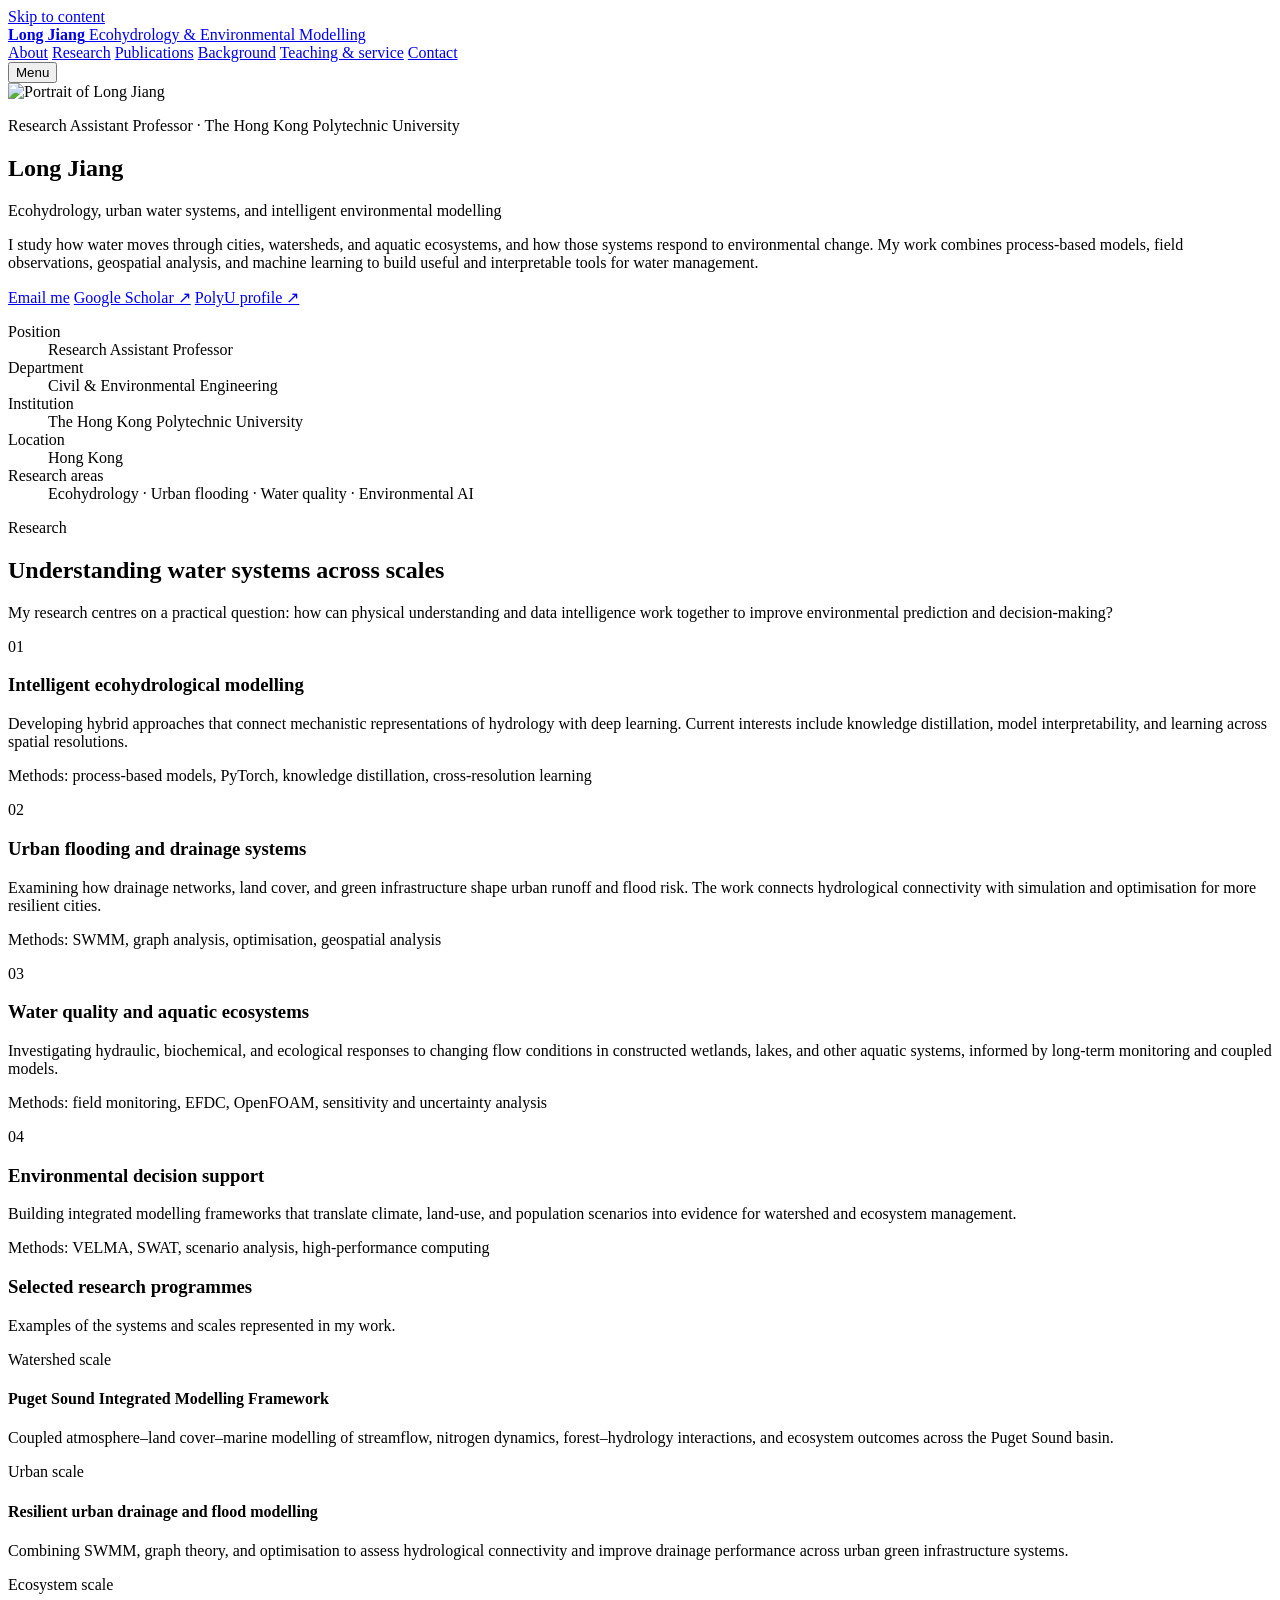
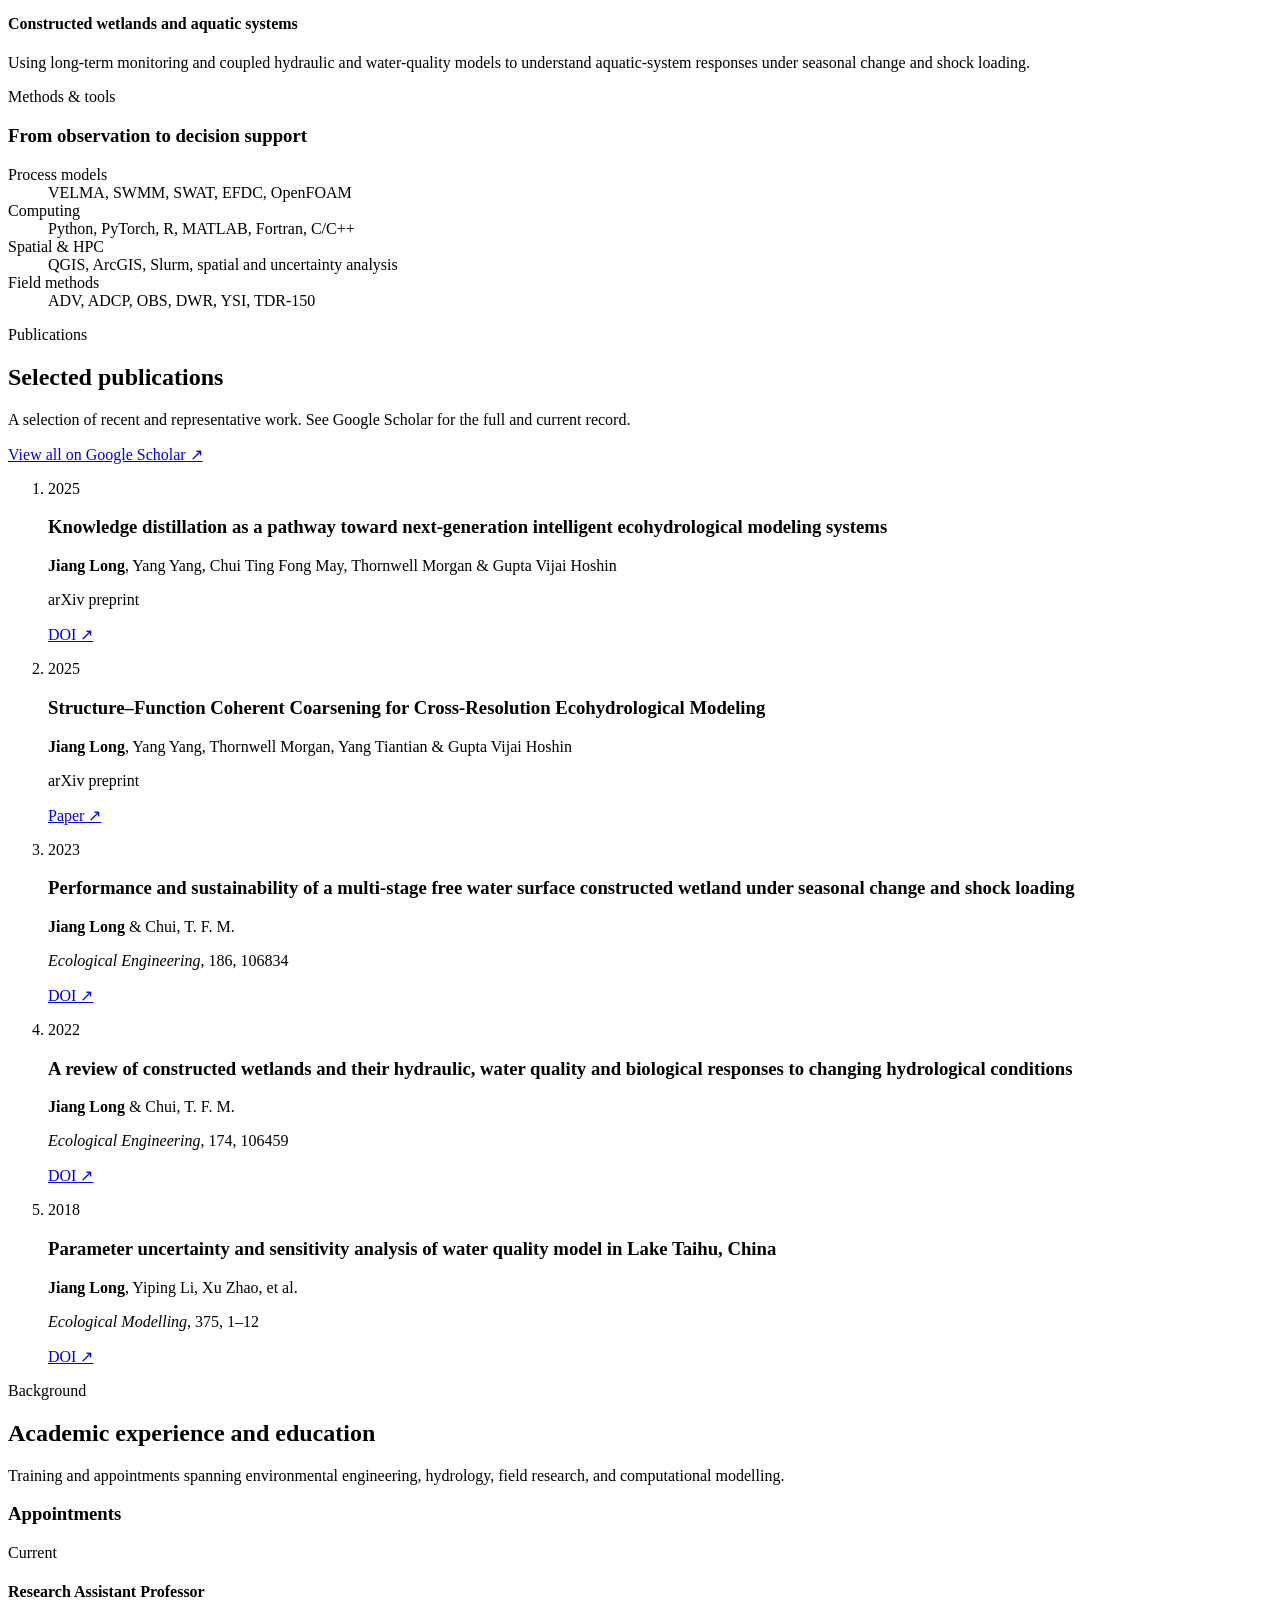
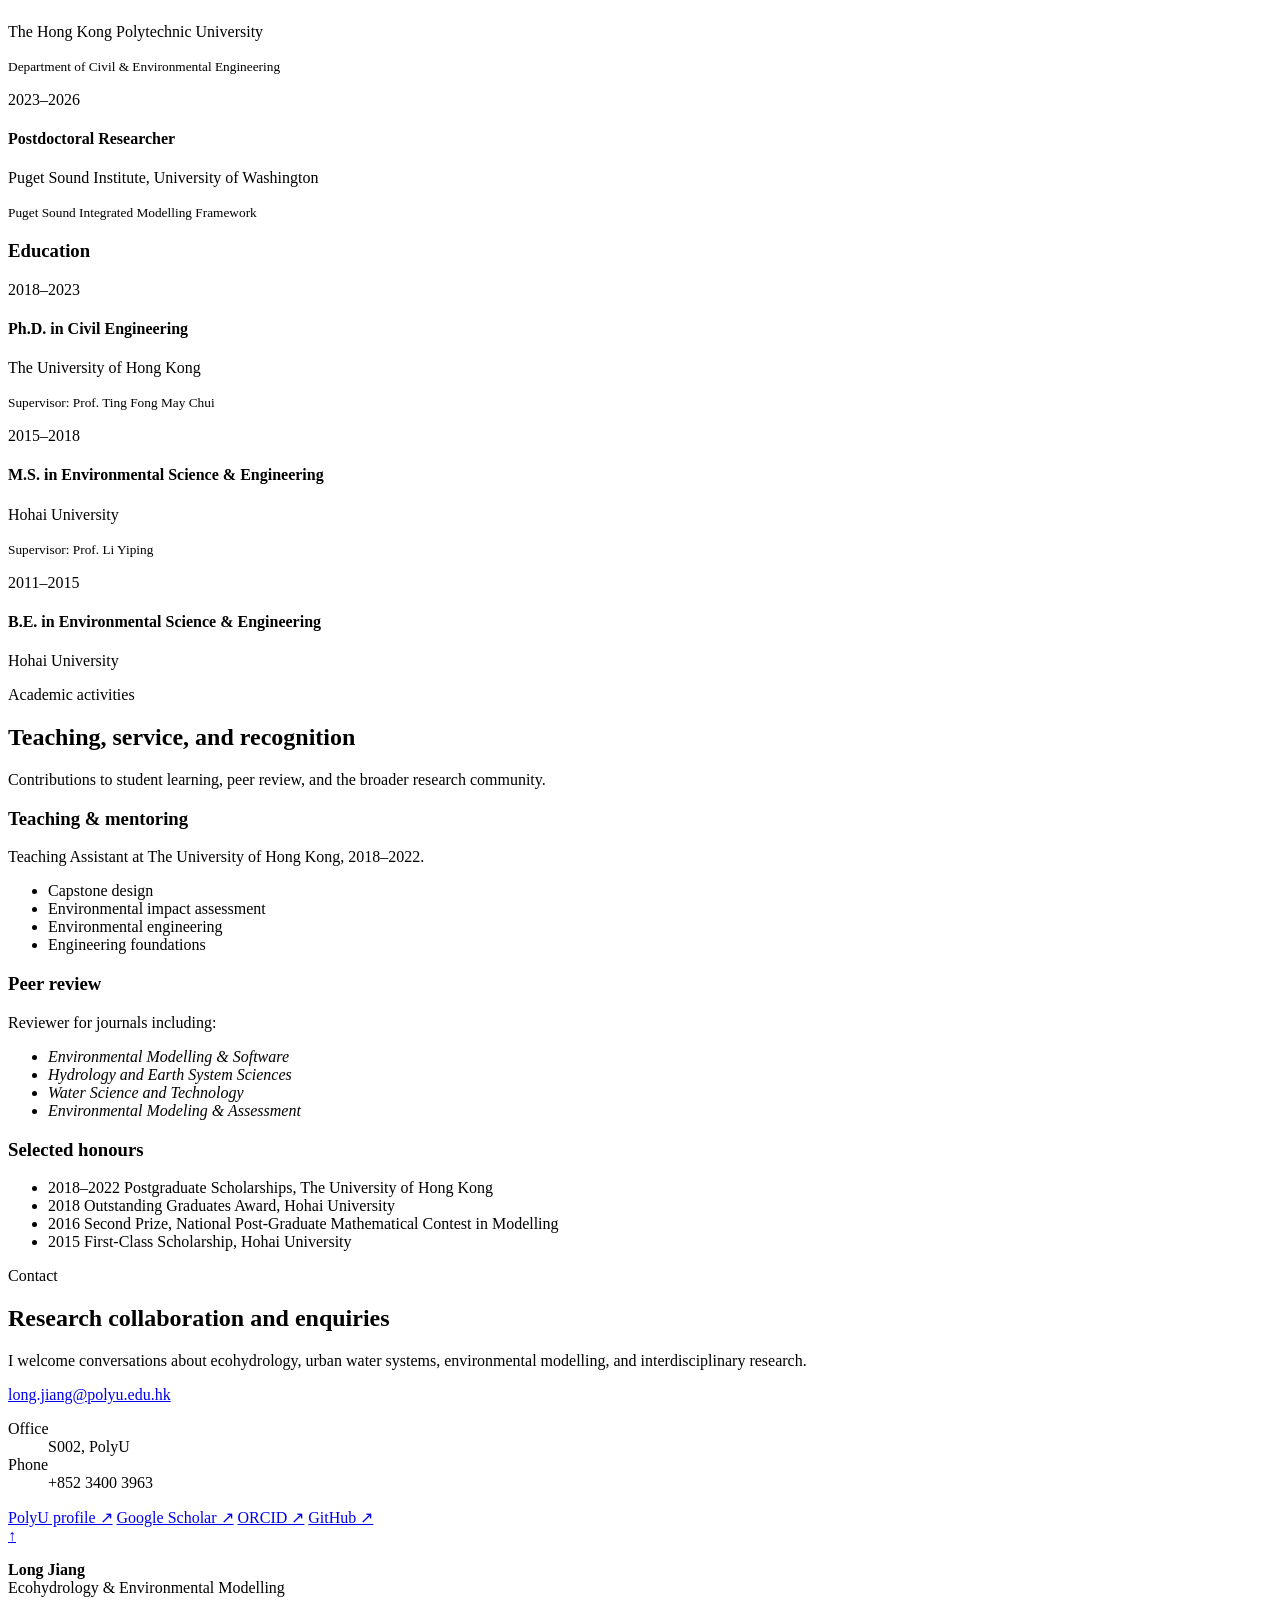
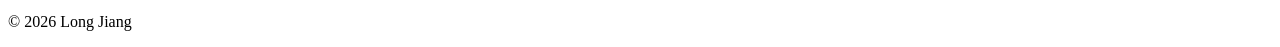
==== public/index.html @ db13cddd "Add compact profile avatar" ====
<!doctype html>
<html lang="en">
  <head>
    <meta charset="UTF-8" />
    <meta name="viewport" content="width=device-width, initial-scale=1.0" />
    <meta name="theme-color" content="#f7f7f4" />
    <meta
      name="description"
      content="Dr Long Jiang is a Research Assistant Professor at The Hong Kong Polytechnic University working on ecohydrological modelling, urban flooding, water quality, and environmental AI."
    />
    <meta property="og:title" content="Long Jiang | Ecohydrology and Environmental Modelling" />
    <meta
      property="og:description"
      content="Research on process-based modelling, environmental observations, and artificial intelligence for water systems."
    />
    <meta property="og:type" content="website" />
    <title>Long Jiang | Ecohydrology and Environmental Modelling</title>
    <link rel="stylesheet" href="/styles.css" />
    <script src="/script.js" defer></script>
    <script type="application/ld+json">
      {
        "@context": "https://schema.org",
        "@type": "Person",
        "name": "Long Jiang",
        "honorificPrefix": "Dr",
        "jobTitle": "Research Assistant Professor",
        "affiliation": {
          "@type": "Organization",
          "name": "The Hong Kong Polytechnic University"
        },
        "email": "mailto:long.jiang@polyu.edu.hk",
        "url": "https://www.polyu.edu.hk/cee/people/academic-staff/dr-long-jiang/",
        "sameAs": [
          "https://github.com/jlonghku",
          "https://orcid.org/0009-0009-2492-1908",
          "https://scholar.google.com/citations?hl=en&user=GSzS0rMAAAAJ"
        ]
      }
    </script>
  </head>
  <body>
    <a class="skip-link" href="#main">Skip to content</a>

    <header class="site-header" id="top">
      <div class="header-inner">
        <a class="brand" href="#top" aria-label="Long Jiang, home">
          <strong>Long Jiang</strong>
          <span>Ecohydrology &amp; Environmental Modelling</span>
        </a>

        <nav class="desktop-nav" aria-label="Main navigation">
          <a href="#about">About</a>
          <a href="#research">Research</a>
          <a href="#publications">Publications</a>
          <a href="#background">Background</a>
          <a href="#service">Teaching &amp; service</a>
          <a href="#contact">Contact</a>
        </nav>

        <button class="menu-button" type="button" aria-expanded="false" aria-controls="mobile-nav">Menu</button>
      </div>
    </header>

    <nav class="mobile-nav" id="mobile-nav" aria-label="Mobile navigation" hidden>
      <a href="#about">About</a>
      <a href="#research">Research</a>
      <a href="#publications">Publications</a>
      <a href="#background">Background</a>
      <a href="#service">Teaching &amp; service</a>
      <a href="#contact">Contact</a>
    </nav>

    <main id="main">
      <section class="hero section-shell" id="about" aria-labelledby="hero-title">
        <div class="hero-main">
          <div class="hero-identity">
            <img
              class="profile-avatar"
              src="/profile.jpg"
              alt="Portrait of Long Jiang"
              width="88"
              height="88"
              fetchpriority="high"
            />
            <p class="eyebrow">Research Assistant Professor · The Hong Kong Polytechnic University</p>
          </div>
          <h1 id="hero-title">Long Jiang</h1>
          <p class="hero-field">Ecohydrology, urban water systems, and intelligent environmental modelling</p>
          <p class="hero-summary">
            I study how water moves through cities, watersheds, and aquatic ecosystems, and how those
            systems respond to environmental change. My work combines process-based models, field
            observations, geospatial analysis, and machine learning to build useful and interpretable
            tools for water management.
          </p>
          <div class="hero-links" aria-label="Academic profiles">
            <a class="button primary" href="mailto:long.jiang@polyu.edu.hk">Email me</a>
            <a class="button" href="https://scholar.google.com/citations?hl=en&amp;user=GSzS0rMAAAAJ" target="_blank" rel="noreferrer">Google Scholar ↗</a>
            <a class="text-link" href="https://www.polyu.edu.hk/cee/people/academic-staff/dr-long-jiang/" target="_blank" rel="noreferrer">PolyU profile ↗</a>
          </div>
        </div>

        <aside class="profile-facts" aria-label="Academic profile summary">
          <dl>
            <div>
              <dt>Position</dt>
              <dd>Research Assistant Professor</dd>
            </div>
            <div>
              <dt>Department</dt>
              <dd>Civil &amp; Environmental Engineering</dd>
            </div>
            <div>
              <dt>Institution</dt>
              <dd>The Hong Kong Polytechnic University</dd>
            </div>
            <div>
              <dt>Location</dt>
              <dd>Hong Kong</dd>
            </div>
            <div>
              <dt>Research areas</dt>
              <dd>Ecohydrology · Urban flooding · Water quality · Environmental AI</dd>
            </div>
          </dl>
        </aside>
      </section>

      <section class="section" id="research" aria-labelledby="research-title">
        <div class="section-shell">
          <div class="section-heading">
            <p class="section-label">Research</p>
            <div>
              <h2 id="research-title">Understanding water systems across scales</h2>
              <p>
                My research centres on a practical question: how can physical understanding and data
                intelligence work together to improve environmental prediction and decision-making?
              </p>
            </div>
          </div>

          <div class="research-list">
            <article>
              <p class="item-number">01</p>
              <div>
                <h3>Intelligent ecohydrological modelling</h3>
                <p>
                  Developing hybrid approaches that connect mechanistic representations of hydrology
                  with deep learning. Current interests include knowledge distillation, model
                  interpretability, and learning across spatial resolutions.
                </p>
                <p class="methods">Methods: process-based models, PyTorch, knowledge distillation, cross-resolution learning</p>
              </div>
            </article>
            <article>
              <p class="item-number">02</p>
              <div>
                <h3>Urban flooding and drainage systems</h3>
                <p>
                  Examining how drainage networks, land cover, and green infrastructure shape urban
                  runoff and flood risk. The work connects hydrological connectivity with simulation
                  and optimisation for more resilient cities.
                </p>
                <p class="methods">Methods: SWMM, graph analysis, optimisation, geospatial analysis</p>
              </div>
            </article>
            <article>
              <p class="item-number">03</p>
              <div>
                <h3>Water quality and aquatic ecosystems</h3>
                <p>
                  Investigating hydraulic, biochemical, and ecological responses to changing flow
                  conditions in constructed wetlands, lakes, and other aquatic systems, informed by
                  long-term monitoring and coupled models.
                </p>
                <p class="methods">Methods: field monitoring, EFDC, OpenFOAM, sensitivity and uncertainty analysis</p>
              </div>
            </article>
            <article>
              <p class="item-number">04</p>
              <div>
                <h3>Environmental decision support</h3>
                <p>
                  Building integrated modelling frameworks that translate climate, land-use, and
                  population scenarios into evidence for watershed and ecosystem management.
                </p>
                <p class="methods">Methods: VELMA, SWAT, scenario analysis, high-performance computing</p>
              </div>
            </article>
          </div>

          <div class="subsection">
            <div class="subsection-heading">
              <h3>Selected research programmes</h3>
              <p>Examples of the systems and scales represented in my work.</p>
            </div>
            <div class="project-table">
              <article>
                <p class="project-type">Watershed scale</p>
                <h4>Puget Sound Integrated Modelling Framework</h4>
                <p>Coupled atmosphere–land cover–marine modelling of streamflow, nitrogen dynamics, forest–hydrology interactions, and ecosystem outcomes across the Puget Sound basin.</p>
              </article>
              <article>
                <p class="project-type">Urban scale</p>
                <h4>Resilient urban drainage and flood modelling</h4>
                <p>Combining SWMM, graph theory, and optimisation to assess hydrological connectivity and improve drainage performance across urban green infrastructure systems.</p>
              </article>
              <article>
                <p class="project-type">Ecosystem scale</p>
                <h4>Constructed wetlands and aquatic systems</h4>
                <p>Using long-term monitoring and coupled hydraulic and water-quality models to understand aquatic-system responses under seasonal change and shock loading.</p>
              </article>
            </div>
          </div>

          <div class="methods-panel">
            <div>
              <p class="section-label">Methods &amp; tools</p>
              <h3>From observation to decision support</h3>
            </div>
            <dl>
              <div><dt>Process models</dt><dd>VELMA, SWMM, SWAT, EFDC, OpenFOAM</dd></div>
              <div><dt>Computing</dt><dd>Python, PyTorch, R, MATLAB, Fortran, C/C++</dd></div>
              <div><dt>Spatial &amp; HPC</dt><dd>QGIS, ArcGIS, Slurm, spatial and uncertainty analysis</dd></div>
              <div><dt>Field methods</dt><dd>ADV, ADCP, OBS, DWR, YSI, TDR-150</dd></div>
            </dl>
          </div>
        </div>
      </section>

      <section class="section muted-section" id="publications" aria-labelledby="publications-title">
        <div class="section-shell">
          <div class="section-heading publication-heading">
            <p class="section-label">Publications</p>
            <div>
              <h2 id="publications-title">Selected publications</h2>
              <p>A selection of recent and representative work. See Google Scholar for the full and current record.</p>
              <a class="text-link" href="https://scholar.google.com/citations?hl=en&amp;user=GSzS0rMAAAAJ" target="_blank" rel="noreferrer">View all on Google Scholar ↗</a>
            </div>
          </div>

          <ol class="publication-list">
            <li>
              <p class="publication-year">2025</p>
              <div>
                <h3>Knowledge distillation as a pathway toward next-generation intelligent ecohydrological modeling systems</h3>
                <p><strong>Jiang Long</strong>, Yang Yang, Chui Ting Fong May, Thornwell Morgan &amp; Gupta Vijai Hoshin</p>
                <p class="venue">arXiv preprint</p>
              </div>
              <a href="https://doi.org/10.48550/arXiv.2509.01972" target="_blank" rel="noreferrer" aria-label="Open Knowledge distillation paper">DOI ↗</a>
            </li>
            <li>
              <p class="publication-year">2025</p>
              <div>
                <h3>Structure–Function Coherent Coarsening for Cross-Resolution Ecohydrological Modeling</h3>
                <p><strong>Jiang Long</strong>, Yang Yang, Thornwell Morgan, Yang Tiantian &amp; Gupta Vijai Hoshin</p>
                <p class="venue">arXiv preprint</p>
              </div>
              <a href="https://arxiv.org/abs/2511.17482" target="_blank" rel="noreferrer" aria-label="Open cross-resolution modelling paper">Paper ↗</a>
            </li>
            <li>
              <p class="publication-year">2023</p>
              <div>
                <h3>Performance and sustainability of a multi-stage free water surface constructed wetland under seasonal change and shock loading</h3>
                <p><strong>Jiang Long</strong> &amp; Chui, T. F. M.</p>
                <p class="venue"><em>Ecological Engineering</em>, 186, 106834</p>
              </div>
              <a href="https://doi.org/10.1016/j.ecoleng.2022.106834" target="_blank" rel="noreferrer" aria-label="Open constructed wetland performance paper">DOI ↗</a>
            </li>
            <li>
              <p class="publication-year">2022</p>
              <div>
                <h3>A review of constructed wetlands and their hydraulic, water quality and biological responses to changing hydrological conditions</h3>
                <p><strong>Jiang Long</strong> &amp; Chui, T. F. M.</p>
                <p class="venue"><em>Ecological Engineering</em>, 174, 106459</p>
              </div>
              <a href="https://doi.org/10.1016/j.ecoleng.2021.106459" target="_blank" rel="noreferrer" aria-label="Open constructed wetlands review">DOI ↗</a>
            </li>
            <li>
              <p class="publication-year">2018</p>
              <div>
                <h3>Parameter uncertainty and sensitivity analysis of water quality model in Lake Taihu, China</h3>
                <p><strong>Jiang Long</strong>, Yiping Li, Xu Zhao, et al.</p>
                <p class="venue"><em>Ecological Modelling</em>, 375, 1–12</p>
              </div>
              <a href="https://doi.org/10.1016/j.ecolmodel.2018.02.014" target="_blank" rel="noreferrer" aria-label="Open Lake Taihu modelling paper">DOI ↗</a>
            </li>
          </ol>
        </div>
      </section>

      <section class="section" id="background" aria-labelledby="background-title">
        <div class="section-shell">
          <div class="section-heading">
            <p class="section-label">Background</p>
            <div>
              <h2 id="background-title">Academic experience and education</h2>
              <p>Training and appointments spanning environmental engineering, hydrology, field research, and computational modelling.</p>
            </div>
          </div>

          <div class="background-grid">
            <section aria-labelledby="experience-title">
              <h3 id="experience-title">Appointments</h3>
              <div class="timeline">
                <article>
                  <p class="timeline-date">Current</p>
                  <div><h4>Research Assistant Professor</h4><p>The Hong Kong Polytechnic University</p><small>Department of Civil &amp; Environmental Engineering</small></div>
                </article>
                <article>
                  <p class="timeline-date">2023–2026</p>
                  <div><h4>Postdoctoral Researcher</h4><p>Puget Sound Institute, University of Washington</p><small>Puget Sound Integrated Modelling Framework</small></div>
                </article>
              </div>
            </section>

            <section aria-labelledby="education-title">
              <h3 id="education-title">Education</h3>
              <div class="timeline">
                <article>
                  <p class="timeline-date">2018–2023</p>
                  <div><h4>Ph.D. in Civil Engineering</h4><p>The University of Hong Kong</p><small>Supervisor: Prof. Ting Fong May Chui</small></div>
                </article>
                <article>
                  <p class="timeline-date">2015–2018</p>
                  <div><h4>M.S. in Environmental Science &amp; Engineering</h4><p>Hohai University</p><small>Supervisor: Prof. Li Yiping</small></div>
                </article>
                <article>
                  <p class="timeline-date">2011–2015</p>
                  <div><h4>B.E. in Environmental Science &amp; Engineering</h4><p>Hohai University</p></div>
                </article>
              </div>
            </section>
          </div>
        </div>
      </section>

      <section class="section muted-section" id="service" aria-labelledby="service-title">
        <div class="section-shell">
          <div class="section-heading">
            <p class="section-label">Academic activities</p>
            <div>
              <h2 id="service-title">Teaching, service, and recognition</h2>
              <p>Contributions to student learning, peer review, and the broader research community.</p>
            </div>
          </div>

          <div class="activity-grid">
            <article>
              <h3>Teaching &amp; mentoring</h3>
              <p>Teaching Assistant at The University of Hong Kong, 2018–2022.</p>
              <ul>
                <li>Capstone design</li>
                <li>Environmental impact assessment</li>
                <li>Environmental engineering</li>
                <li>Engineering foundations</li>
              </ul>
            </article>
            <article>
              <h3>Peer review</h3>
              <p>Reviewer for journals including:</p>
              <ul>
                <li><em>Environmental Modelling &amp; Software</em></li>
                <li><em>Hydrology and Earth System Sciences</em></li>
                <li><em>Water Science and Technology</em></li>
                <li><em>Environmental Modeling &amp; Assessment</em></li>
              </ul>
            </article>
            <article>
              <h3>Selected honours</h3>
              <ul class="honours-list">
                <li><span>2018–2022</span> Postgraduate Scholarships, The University of Hong Kong</li>
                <li><span>2018</span> Outstanding Graduates Award, Hohai University</li>
                <li><span>2016</span> Second Prize, National Post-Graduate Mathematical Contest in Modelling</li>
                <li><span>2015</span> First-Class Scholarship, Hohai University</li>
              </ul>
            </article>
          </div>
        </div>
      </section>

      <section class="contact" id="contact" aria-labelledby="contact-title">
        <div class="section-shell contact-grid">
          <div>
            <p class="section-label">Contact</p>
            <h2 id="contact-title">Research collaboration and enquiries</h2>
            <p>I welcome conversations about ecohydrology, urban water systems, environmental modelling, and interdisciplinary research.</p>
          </div>
          <div class="contact-card">
            <a class="email-link" href="mailto:long.jiang@polyu.edu.hk">long.jiang@polyu.edu.hk</a>
            <dl>
              <div><dt>Office</dt><dd>S002, PolyU</dd></div>
              <div><dt>Phone</dt><dd>+852 3400 3963</dd></div>
            </dl>
            <div class="contact-links">
              <a href="https://www.polyu.edu.hk/cee/people/academic-staff/dr-long-jiang/" target="_blank" rel="noreferrer">PolyU profile ↗</a>
              <a href="https://scholar.google.com/citations?hl=en&amp;user=GSzS0rMAAAAJ" target="_blank" rel="noreferrer">Google Scholar ↗</a>
              <a href="https://orcid.org/0009-0009-2492-1908" target="_blank" rel="noreferrer">ORCID ↗</a>
              <a href="https://github.com/jlonghku" target="_blank" rel="noreferrer">GitHub ↗</a>
            </div>
          </div>
        </div>
      </section>
    </main>

    <a class="back-to-top" href="#top" aria-label="Back to top">↑</a>

    <footer>
      <div class="section-shell footer-inner">
        <p><strong>Long Jiang</strong><br />Ecohydrology &amp; Environmental Modelling</p>
        <p>© <span id="year">2026</span> Long Jiang</p>
      </div>
    </footer>
  </body>
</html>
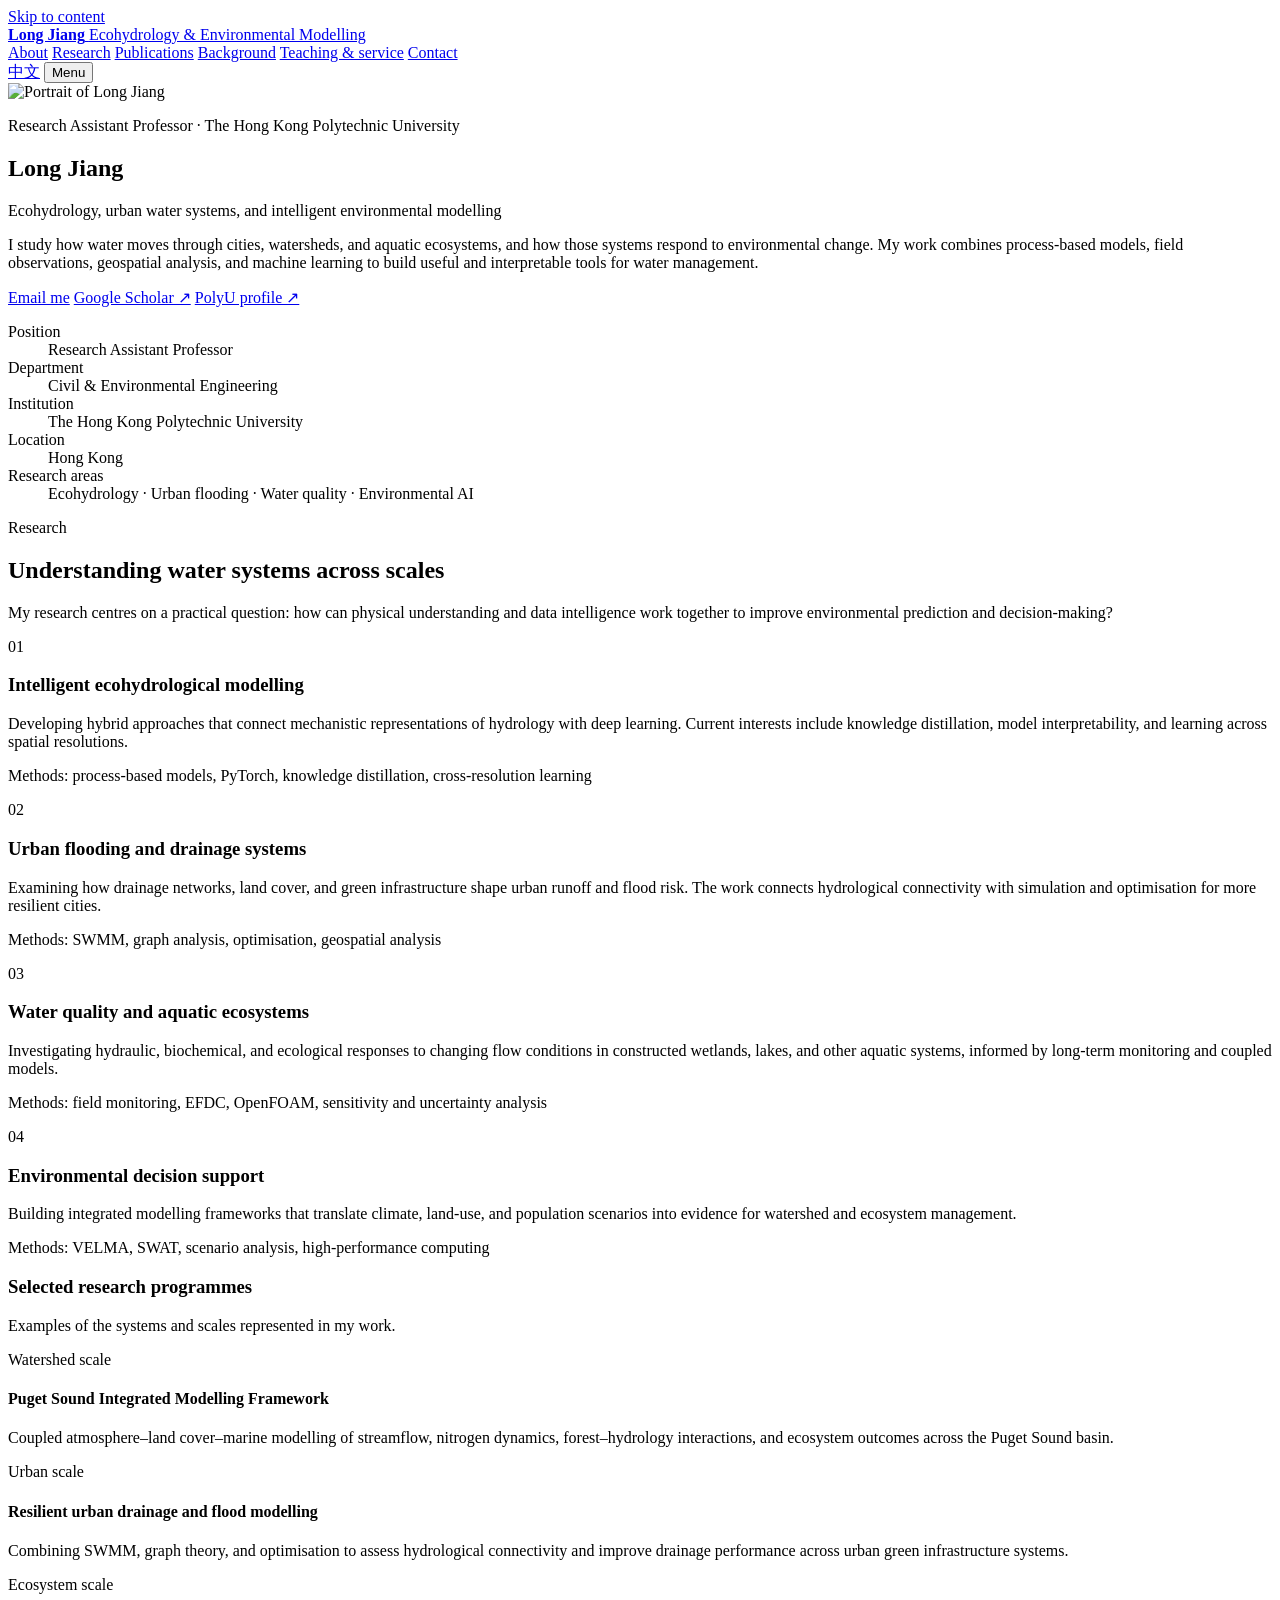
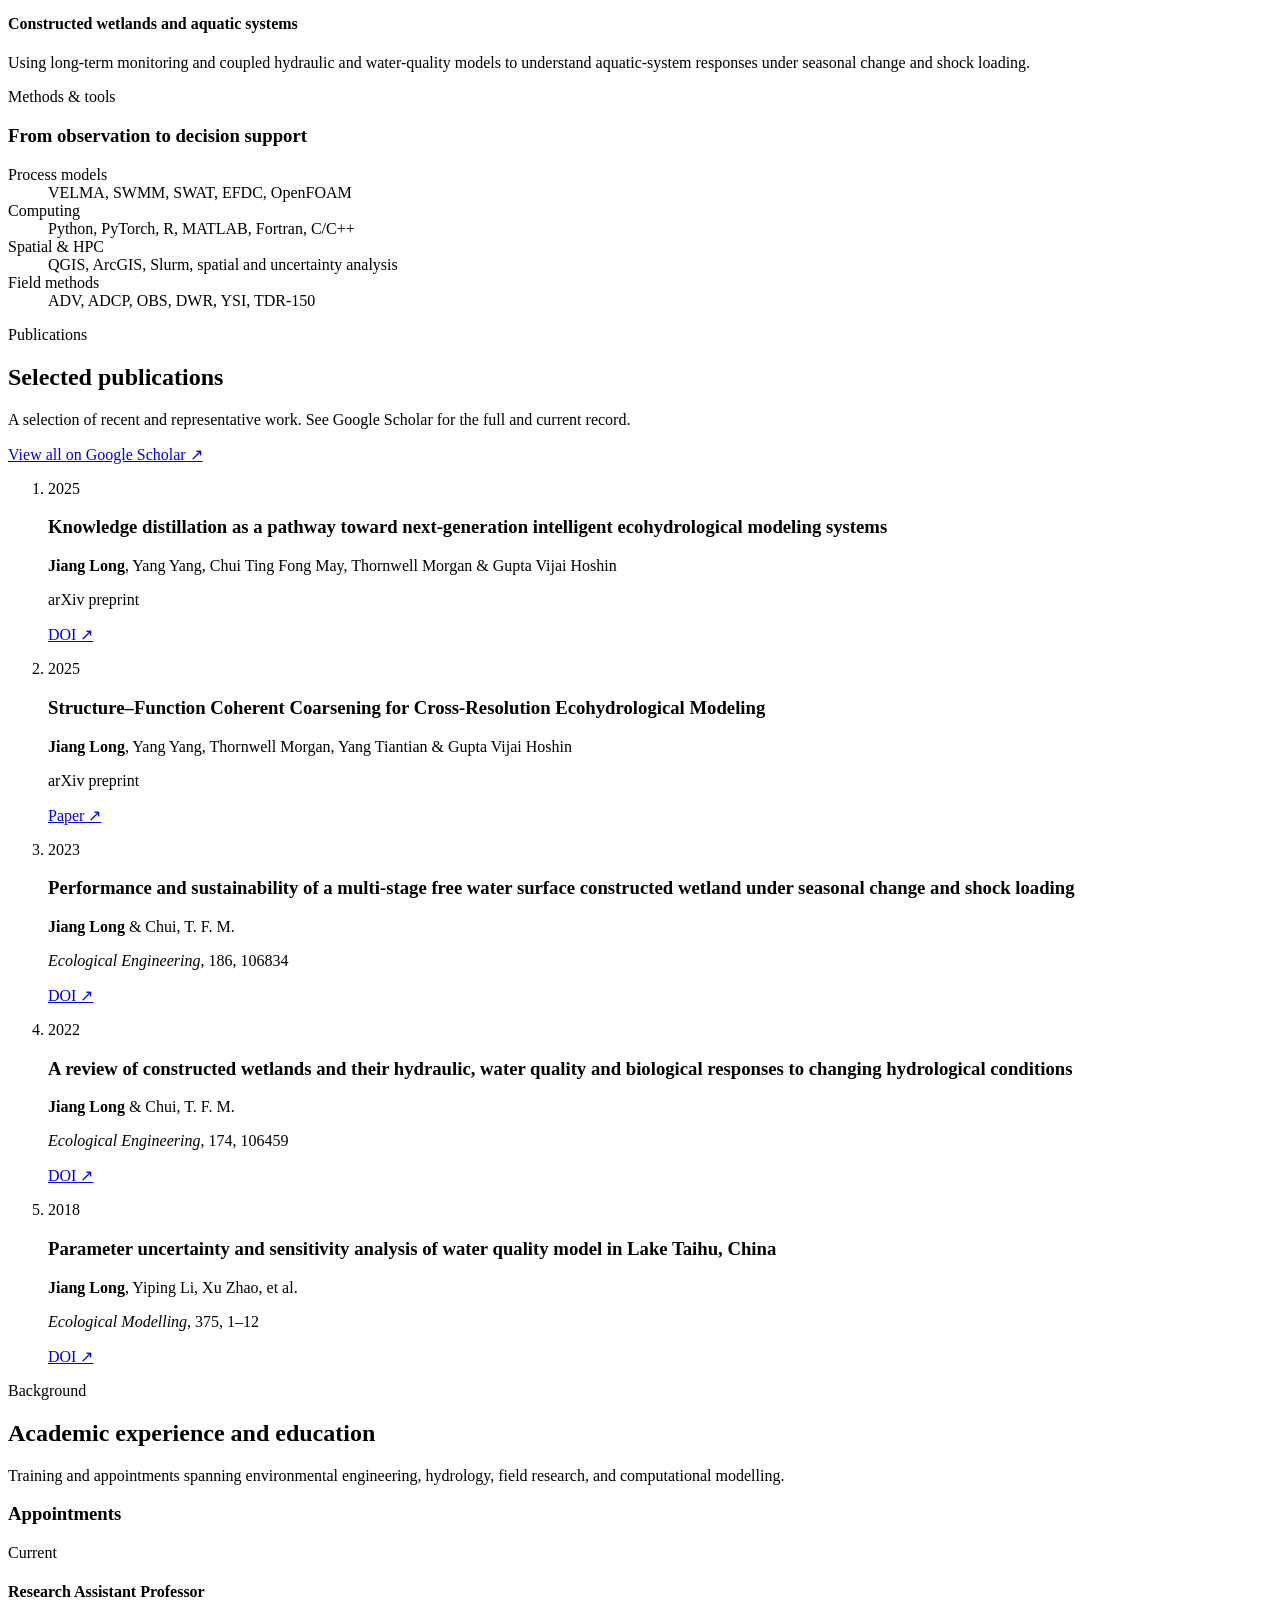
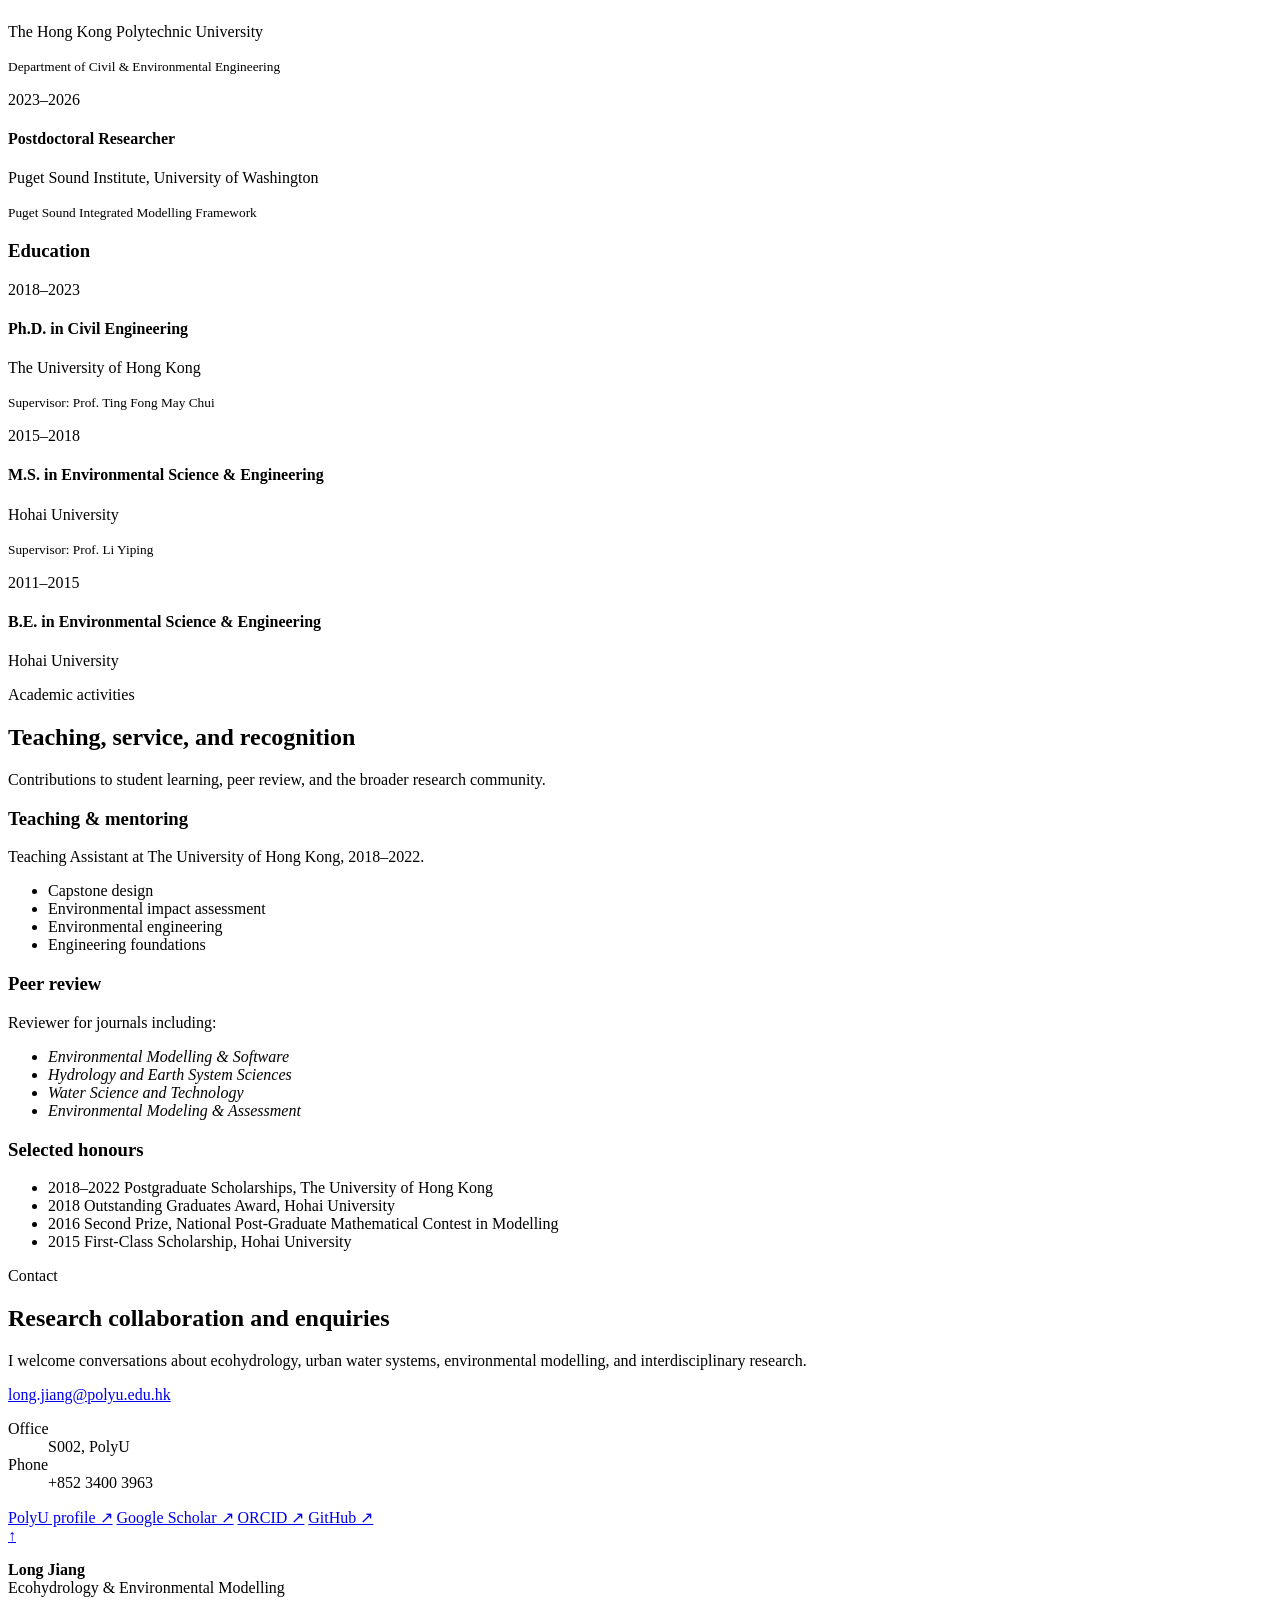
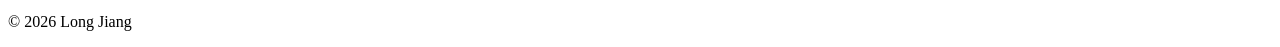
==== commit d38e8f30: "Add bilingual Chinese website" ====
--- a/public/index.html
+++ b/public/index.html
@@ -15,6 +15,9 @@
     />
     <meta property="og:type" content="website" />
     <title>Long Jiang | Ecohydrology and Environmental Modelling</title>
+    <link rel="alternate" hreflang="en" href="/" />
+    <link rel="alternate" hreflang="zh-CN" href="/zh" />
+    <link rel="alternate" hreflang="x-default" href="/" />
     <link rel="stylesheet" href="/styles.css" />
     <script src="/script.js" defer></script>
     <script type="application/ld+json">
@@ -57,7 +60,8 @@
           <a href="#contact">Contact</a>
         </nav>
 
-        <button class="menu-button" type="button" aria-expanded="false" aria-controls="mobile-nav">Menu</button>
+        <a class="language-switch" href="/zh" lang="zh-CN" hreflang="zh-CN" aria-label="切换到中文版">中文</a>
+        <button class="menu-button" type="button" aria-expanded="false" aria-controls="mobile-nav" data-open-label="Menu" data-close-label="Close">Menu</button>
       </div>
     </header>
 
@@ -68,6 +72,7 @@
       <a href="#background">Background</a>
       <a href="#service">Teaching &amp; service</a>
       <a href="#contact">Contact</a>
+      <a class="mobile-language" href="/zh" lang="zh-CN" hreflang="zh-CN">中文</a>
     </nav>
 
     <main id="main">
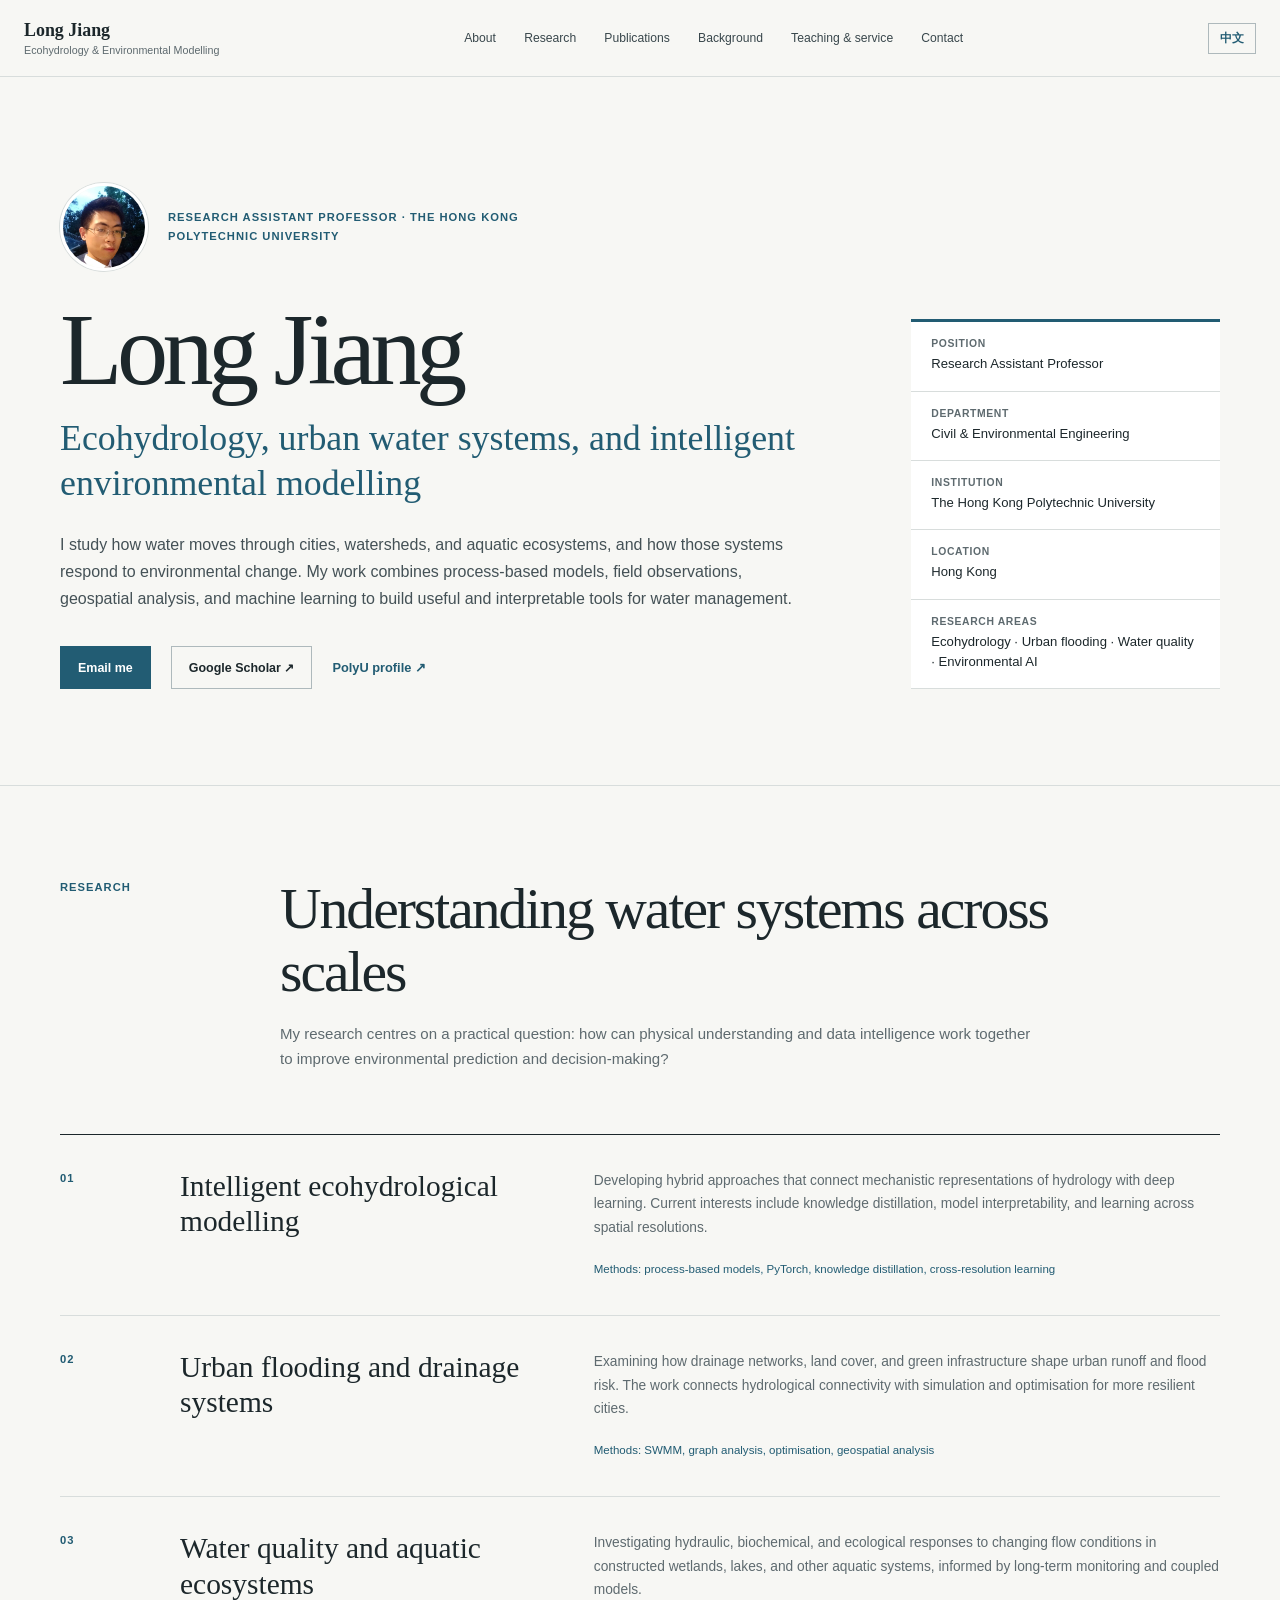
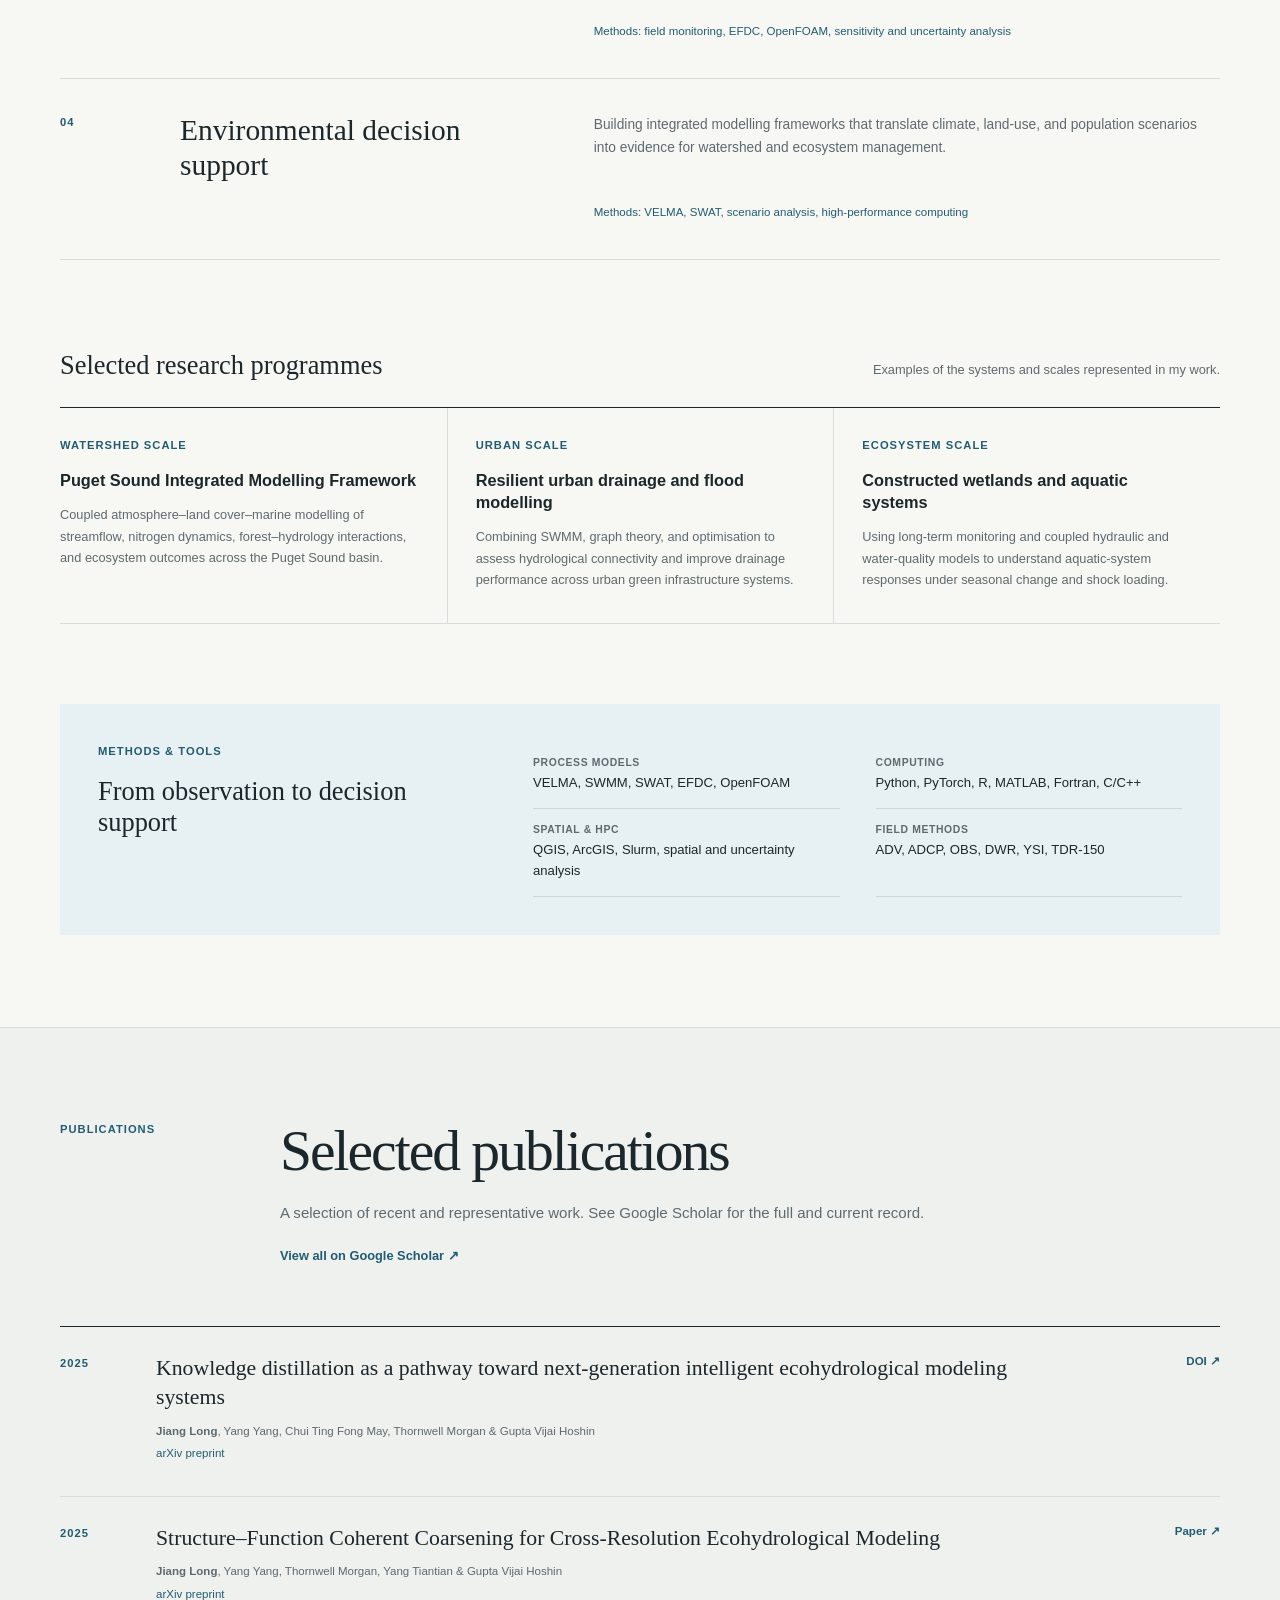
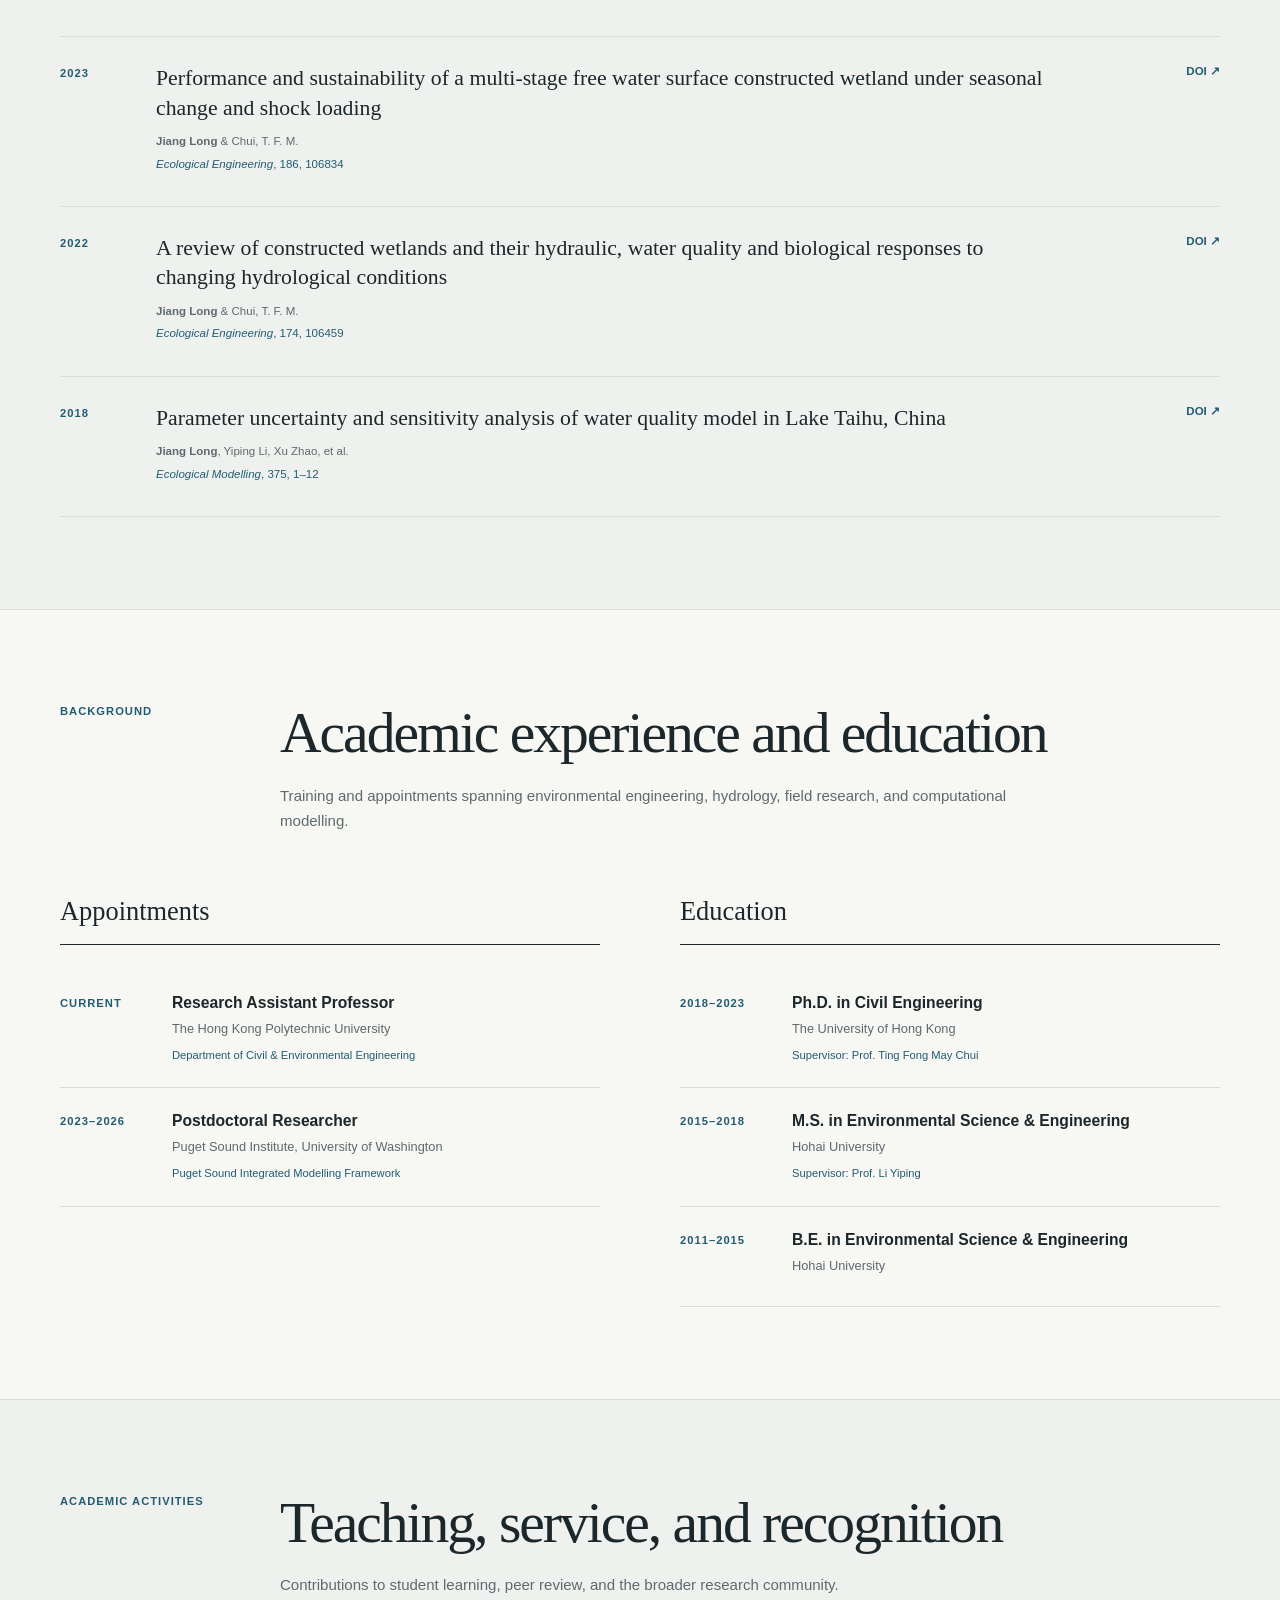
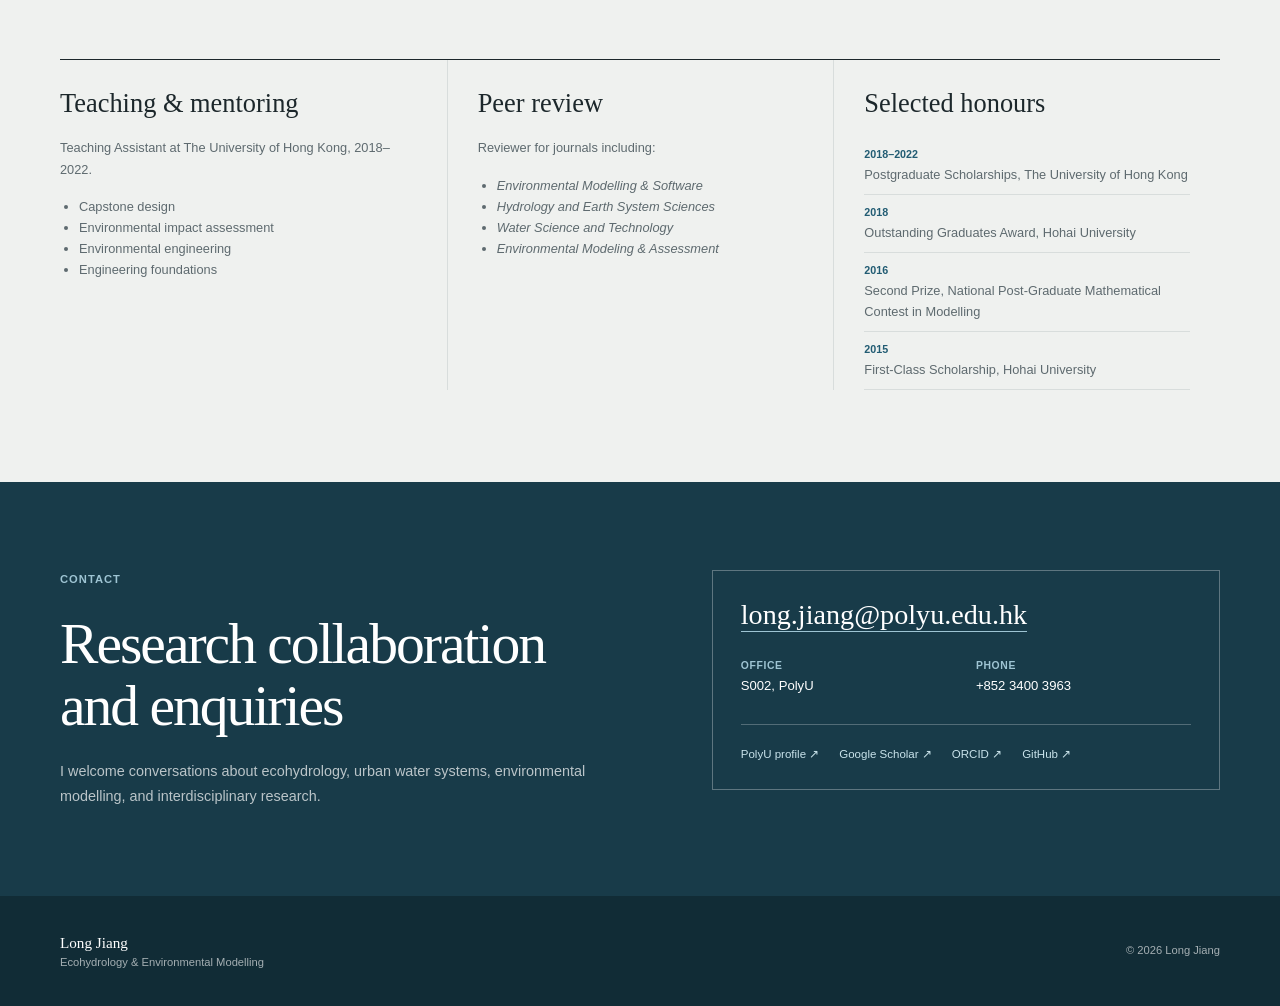
==== commit 9066b9f8: "Deploy site to GitHub Pages" ====
--- a/public/index.html
+++ b/public/index.html
@@ -15,11 +15,12 @@
     />
     <meta property="og:type" content="website" />
     <title>Long Jiang | Ecohydrology and Environmental Modelling</title>
-    <link rel="alternate" hreflang="en" href="/" />
-    <link rel="alternate" hreflang="zh-CN" href="/zh" />
-    <link rel="alternate" hreflang="x-default" href="/" />
-    <link rel="stylesheet" href="/styles.css" />
-    <script src="/script.js" defer></script>
+    <link rel="canonical" href="https://long-jiang-academic-site.vercel.app/" />
+    <link rel="alternate" hreflang="en" href="https://long-jiang-academic-site.vercel.app/" />
+    <link rel="alternate" hreflang="zh-CN" href="https://long-jiang-academic-site.vercel.app/zh" />
+    <link rel="alternate" hreflang="x-default" href="https://long-jiang-academic-site.vercel.app/" />
+    <link rel="stylesheet" href="styles.css" />
+    <script src="script.js" defer></script>
     <script type="application/ld+json">
       {
         "@context": "https://schema.org",
@@ -60,7 +61,7 @@
           <a href="#contact">Contact</a>
         </nav>
 
-        <a class="language-switch" href="/zh" lang="zh-CN" hreflang="zh-CN" aria-label="切换到中文版">中文</a>
+        <a class="language-switch" href="zh/" lang="zh-CN" hreflang="zh-CN" aria-label="切换到中文版">中文</a>
         <button class="menu-button" type="button" aria-expanded="false" aria-controls="mobile-nav" data-open-label="Menu" data-close-label="Close">Menu</button>
       </div>
     </header>
@@ -72,7 +73,7 @@
       <a href="#background">Background</a>
       <a href="#service">Teaching &amp; service</a>
       <a href="#contact">Contact</a>
-      <a class="mobile-language" href="/zh" lang="zh-CN" hreflang="zh-CN">中文</a>
+      <a class="mobile-language" href="zh/" lang="zh-CN" hreflang="zh-CN">中文</a>
     </nav>
 
     <main id="main">
@@ -81,7 +82,7 @@
           <div class="hero-identity">
             <img
               class="profile-avatar"
-              src="/profile.jpg"
+              src="profile.jpg"
               alt="Portrait of Long Jiang"
               width="88"
               height="88"
--- a/public/styles.css
+++ b/public/styles.css
@@ -0,0 +1,189 @@
+:root {
+  --paper: #f7f7f4;
+  --surface: #ffffff;
+  --ink: #1c272b;
+  --muted: #5e6a6f;
+  --accent: #225c73;
+  --accent-soft: #e7f0f3;
+  --line: #d8dddc;
+  --serif: Georgia, "Times New Roman", serif;
+  --sans: Inter, -apple-system, BlinkMacSystemFont, "Segoe UI", sans-serif;
+}
+
+* { box-sizing: border-box; }
+html { scroll-behavior: smooth; scroll-padding-top: 84px; }
+body { margin: 0; background: var(--paper); color: var(--ink); font-family: var(--sans); -webkit-font-smoothing: antialiased; }
+a { color: inherit; text-decoration: none; }
+button { color: inherit; font: inherit; }
+p { line-height: 1.7; }
+.section-shell { width: min(1160px, calc(100% - 48px)); margin-inline: auto; }
+.skip-link { position: fixed; z-index: 100; top: -70px; left: 18px; padding: 11px 16px; background: var(--ink); color: white; }
+.skip-link:focus { top: 14px; }
+
+.site-header { position: sticky; z-index: 20; top: 0; background: rgba(247, 247, 244, .96); border-bottom: 1px solid var(--line); backdrop-filter: blur(12px); }
+.header-inner { width: min(1280px, calc(100% - 48px)); min-height: 76px; margin-inline: auto; display: flex; align-items: center; justify-content: space-between; gap: 32px; }
+.brand { display: flex; flex-direction: column; flex: 0 0 auto; }
+.brand strong { font-family: var(--serif); font-size: 1.12rem; font-weight: 600; }
+.brand span { margin-top: 3px; color: var(--muted); font-size: .67rem; }
+.desktop-nav { display: flex; align-items: center; gap: clamp(17px, 2.2vw, 32px); }
+.desktop-nav a { padding: 26px 0 24px; border-bottom: 2px solid transparent; color: #39474c; font-size: .76rem; }
+.desktop-nav a:hover, .desktop-nav a:focus-visible { border-color: var(--accent); color: var(--accent); }
+.language-switch { flex: 0 0 auto; padding: 7px 11px; border: 1px solid #aeb9bc; color: var(--accent); font-size: .72rem; font-weight: 700; }
+.language-switch:hover, .language-switch:focus-visible { border-color: var(--accent); background: var(--accent-soft); }
+.menu-button { display: none; border: 1px solid var(--line); background: transparent; padding: 8px 12px; font-size: .78rem; }
+.mobile-nav { position: fixed; z-index: 19; inset: 76px 0 auto; padding: 12px 24px 20px; background: var(--paper); border-bottom: 1px solid var(--line); box-shadow: 0 18px 35px rgba(28, 39, 43, .08); }
+.mobile-nav a { display: block; padding: 13px 0; border-bottom: 1px solid var(--line); font-size: .9rem; }
+.mobile-nav .mobile-language { border-bottom: 0; color: var(--accent); font-weight: 700; }
+
+[lang="zh-CN"] body { font-family: "PingFang SC", "Hiragino Sans GB", "Microsoft YaHei", var(--sans); }
+[lang="zh-CN"] h1, [lang="zh-CN"] h2, [lang="zh-CN"] h3, [lang="zh-CN"] .brand strong, [lang="zh-CN"] .hero-field, [lang="zh-CN"] .email-link, [lang="zh-CN"] .footer-inner strong { font-family: "Songti SC", "STSong", "Noto Serif CJK SC", var(--serif); }
+
+.hero { display: grid; grid-template-columns: minmax(0, 1.55fr) minmax(270px, .65fr); gap: clamp(50px, 9vw, 120px); padding-block: 106px 96px; }
+.eyebrow, .section-label, .item-number, .project-type, .publication-year, .timeline-date { margin: 0; color: var(--accent); font-size: .7rem; font-weight: 700; letter-spacing: .09em; text-transform: uppercase; }
+h1, h2, h3, h4 { margin-top: 0; }
+h1 { margin-bottom: 18px; font-family: var(--serif); font-size: clamp(3.8rem, 8vw, 6.8rem); font-weight: 400; letter-spacing: -.055em; line-height: .95; }
+.hero-identity { display: flex; align-items: center; gap: 20px; margin-bottom: 30px; }
+.hero-identity .eyebrow { max-width: 420px; }
+.profile-avatar { width: 88px; height: 88px; flex: 0 0 auto; border: 3px solid var(--surface); border-radius: 50%; object-fit: cover; box-shadow: 0 0 0 1px var(--line); }
+.hero-field { max-width: 800px; margin: 0 0 25px; color: var(--accent); font-family: var(--serif); font-size: clamp(1.45rem, 2.8vw, 2.35rem); line-height: 1.25; }
+.hero-summary { max-width: 760px; margin: 0; color: #445156; font-size: 1rem; }
+.hero-links { display: flex; align-items: center; flex-wrap: wrap; gap: 12px 20px; margin-top: 34px; }
+.button { display: inline-flex; align-items: center; min-height: 43px; padding: 0 17px; border: 1px solid #aeb9bc; background: transparent; font-size: .78rem; font-weight: 600; }
+.button:hover, .button:focus-visible { border-color: var(--accent); color: var(--accent); }
+.button.primary { border-color: var(--accent); background: var(--accent); color: white; }
+.button.primary:hover, .button.primary:focus-visible { background: #17465a; }
+.text-link { color: var(--accent); font-size: .8rem; font-weight: 600; text-decoration: underline; text-decoration-color: transparent; text-underline-offset: 4px; }
+.text-link:hover, .text-link:focus-visible { text-decoration-color: currentColor; }
+.profile-facts { align-self: end; border-top: 3px solid var(--accent); background: var(--surface); }
+.profile-facts dl { margin: 0; }
+.profile-facts dl > div { padding: 16px 20px; border-bottom: 1px solid var(--line); }
+.profile-facts dt, .methods-panel dt, .contact-card dt { margin-bottom: 5px; color: var(--muted); font-size: .65rem; font-weight: 700; letter-spacing: .06em; text-transform: uppercase; }
+.profile-facts dd, .methods-panel dd, .contact-card dd { margin: 0; font-size: .82rem; line-height: 1.55; }
+
+.section { padding-block: 92px; border-top: 1px solid var(--line); }
+.muted-section { background: #eff1ef; }
+.section-heading { display: grid; grid-template-columns: 180px minmax(0, 1fr); gap: 40px; margin-bottom: 62px; }
+.section-heading h2, .contact h2 { max-width: 820px; margin-bottom: 18px; font-family: var(--serif); font-size: clamp(2.35rem, 4.5vw, 4rem); font-weight: 400; letter-spacing: -.035em; line-height: 1.08; }
+.section-heading > div > p { max-width: 760px; margin: 0; color: var(--muted); font-size: .94rem; }
+
+.research-list { border-top: 1px solid var(--ink); }
+.research-list article { display: grid; grid-template-columns: 90px minmax(0, 1fr); gap: 30px; padding: 34px 0 36px; border-bottom: 1px solid var(--line); }
+.research-list article > div { display: grid; grid-template-columns: minmax(220px, .75fr) minmax(0, 1.25fr); gap: 38px; }
+.research-list h3 { margin-bottom: 0; font-family: var(--serif); font-size: clamp(1.45rem, 2.3vw, 2rem); font-weight: 400; line-height: 1.2; }
+.research-list article > div > p { margin: 0; color: var(--muted); font-size: .86rem; }
+.research-list .methods { grid-column: 2; margin-top: -18px; color: var(--accent); font-size: .72rem; }
+.subsection { margin-top: 90px; }
+.subsection-heading { display: flex; justify-content: space-between; align-items: end; gap: 30px; margin-bottom: 26px; }
+.subsection-heading h3, .methods-panel h3, .background-grid > section > h3, .activity-grid h3 { margin-bottom: 0; font-family: var(--serif); font-size: 1.65rem; font-weight: 400; }
+.subsection-heading p { margin: 0; color: var(--muted); font-size: .8rem; }
+.project-table { display: grid; grid-template-columns: repeat(3, 1fr); border-top: 1px solid var(--ink); border-bottom: 1px solid var(--line); }
+.project-table article { padding: 28px 28px 32px 0; }
+.project-table article + article { padding-left: 28px; border-left: 1px solid var(--line); }
+.project-table h4 { margin: 14px 0 13px; font-size: 1.02rem; line-height: 1.35; }
+.project-table article > p:last-child { margin: 0; color: var(--muted); font-size: .8rem; }
+.methods-panel { display: grid; grid-template-columns: .72fr 1.28fr; gap: 70px; margin-top: 80px; padding: 38px; background: var(--accent-soft); }
+.methods-panel .section-label { margin-bottom: 15px; }
+.methods-panel dl { margin: 0; display: grid; grid-template-columns: repeat(2, 1fr); gap: 0 36px; }
+.methods-panel dl > div { padding: 15px 0; border-bottom: 1px solid #c7d8de; }
+
+.publication-heading .text-link { display: inline-block; margin-top: 22px; }
+.publication-list { margin: 0; padding: 0; list-style: none; border-top: 1px solid var(--ink); }
+.publication-list li { display: grid; grid-template-columns: 72px minmax(0, 1fr) 62px; gap: 24px; padding: 27px 0 29px; border-bottom: 1px solid var(--line); }
+.publication-list h3 { max-width: 900px; margin-bottom: 9px; font-family: var(--serif); font-size: clamp(1.05rem, 1.7vw, 1.4rem); font-weight: 400; line-height: 1.35; }
+.publication-list div > p { margin: 3px 0; color: var(--muted); font-size: .72rem; }
+.publication-list .venue { color: var(--accent); }
+.publication-list li > a { justify-self: end; color: var(--accent); font-size: .72rem; font-weight: 700; }
+
+.background-grid { display: grid; grid-template-columns: repeat(2, 1fr); gap: 80px; }
+.background-grid > section > h3 { margin-bottom: 25px; padding-bottom: 17px; border-bottom: 1px solid var(--ink); }
+.timeline article { display: grid; grid-template-columns: 92px minmax(0, 1fr); gap: 20px; padding: 24px 0; border-bottom: 1px solid var(--line); }
+.timeline h4 { margin: 0 0 6px; font-size: .98rem; }
+.timeline article p:not(.timeline-date) { margin: 0 0 5px; color: var(--muted); font-size: .8rem; }
+.timeline small { color: var(--accent); font-size: .7rem; line-height: 1.5; }
+
+.activity-grid { display: grid; grid-template-columns: repeat(3, 1fr); border-top: 1px solid var(--ink); }
+.activity-grid article { padding: 28px 30px 0 0; }
+.activity-grid article + article { padding-left: 30px; border-left: 1px solid var(--line); }
+.activity-grid h3 { margin-bottom: 18px; }
+.activity-grid p, .activity-grid li { color: var(--muted); font-size: .8rem; line-height: 1.65; }
+.activity-grid ul { margin: 16px 0 0; padding-left: 19px; }
+.honours-list { padding-left: 0 !important; list-style: none; }
+.honours-list li { padding: 9px 0; border-bottom: 1px solid var(--line); }
+.honours-list span { display: block; color: var(--accent); font-size: .67rem; font-weight: 700; }
+
+.contact { padding-block: 88px; background: #183b49; color: white; }
+.contact-grid { display: grid; grid-template-columns: 1.05fr .95fr; gap: 90px; align-items: start; }
+.contact .section-label { color: #9ec4d3; margin-bottom: 24px; }
+.contact h2 { margin-bottom: 22px; }
+.contact-grid > div > p:last-child { max-width: 620px; margin: 0; color: rgba(255,255,255,.7); font-size: .9rem; }
+.contact-card { padding: 28px; border: 1px solid rgba(255,255,255,.3); }
+.email-link { display: inline-block; margin-bottom: 28px; color: white; font-family: var(--serif); font-size: clamp(1.2rem, 2.2vw, 1.8rem); border-bottom: 1px solid #9ec4d3; }
+.contact-card dl { margin: 0; display: grid; grid-template-columns: repeat(2, 1fr); gap: 20px; }
+.contact-card dt { color: #9ec4d3; }
+.contact-links { display: flex; flex-wrap: wrap; gap: 11px 20px; margin-top: 28px; padding-top: 22px; border-top: 1px solid rgba(255,255,255,.25); }
+.contact-links a { color: #c9e3eb; font-size: .72rem; }
+
+footer { background: #112c36; color: rgba(255,255,255,.62); }
+.footer-inner { min-height: 110px; display: flex; justify-content: space-between; align-items: center; gap: 30px; }
+.footer-inner p { margin: 0; font-size: .7rem; line-height: 1.55; }
+.footer-inner strong { color: white; font-family: var(--serif); font-size: .95rem; font-weight: 400; }
+.back-to-top { position: fixed; z-index: 10; right: 22px; bottom: 22px; width: 40px; height: 40px; display: grid; place-items: center; border: 1px solid var(--line); border-radius: 50%; background: var(--surface); color: var(--accent); opacity: 0; pointer-events: none; transform: translateY(8px); transition: opacity .18s, transform .18s; }
+.back-to-top.is-visible { opacity: 1; pointer-events: auto; transform: translateY(0); }
+
+@media (max-width: 980px) {
+  .desktop-nav { display: none; }
+  .language-switch { margin-left: auto; }
+  .menu-button { display: block; }
+  .hero { grid-template-columns: 1fr; gap: 58px; }
+  .profile-facts { max-width: 620px; }
+  .research-list article > div { grid-template-columns: 1fr; gap: 15px; }
+  .research-list .methods { grid-column: auto; margin-top: 0; }
+  .project-table { grid-template-columns: 1fr; }
+  .project-table article { padding: 25px 0; }
+  .project-table article + article { padding-left: 0; border-left: 0; border-top: 1px solid var(--line); }
+  .contact-grid { gap: 55px; }
+}
+
+@media (max-width: 760px) {
+  .section-shell, .header-inner { width: min(100% - 36px, 1160px); }
+  .header-inner { min-height: 68px; }
+  .brand span { display: none; }
+  .mobile-nav { inset-block-start: 68px; }
+  .hero { padding-block: 76px 72px; }
+  .hero-identity { gap: 16px; margin-bottom: 24px; }
+  .profile-avatar { width: 72px; height: 72px; }
+  h1 { font-size: clamp(3.4rem, 18vw, 5.2rem); }
+  .hero-field { font-size: 1.45rem; }
+  .section { padding-block: 72px; }
+  .section-heading { grid-template-columns: 1fr; gap: 18px; margin-bottom: 44px; }
+  .research-list article { grid-template-columns: 45px minmax(0, 1fr); gap: 16px; }
+  .subsection { margin-top: 70px; }
+  .subsection-heading { display: block; }
+  .subsection-heading p { margin-top: 9px; }
+  .methods-panel { grid-template-columns: 1fr; gap: 25px; margin-top: 60px; padding: 26px; }
+  .methods-panel dl { grid-template-columns: 1fr; }
+  .publication-list li { grid-template-columns: 48px minmax(0, 1fr); gap: 14px; }
+  .publication-list li > a { grid-column: 2; justify-self: start; }
+  .background-grid, .activity-grid, .contact-grid { grid-template-columns: 1fr; gap: 58px; }
+  .activity-grid article { padding: 28px 0; border-bottom: 1px solid var(--line); }
+  .activity-grid article + article { padding-left: 0; border-left: 0; }
+  .contact { padding-block: 72px; }
+  .footer-inner { min-height: 100px; }
+}
+
+@media (max-width: 460px) {
+  .hero-links { align-items: stretch; flex-direction: column; }
+  .button { justify-content: center; }
+  .text-link { padding-block: 8px; }
+  .research-list article { grid-template-columns: 1fr; }
+  .timeline article { grid-template-columns: 1fr; gap: 9px; }
+  .contact-card { padding: 21px; }
+  .contact-card dl { grid-template-columns: 1fr; }
+  .email-link { font-family: var(--sans); font-size: .94rem; }
+  .footer-inner { align-items: start; flex-direction: column; justify-content: center; gap: 8px; }
+}
+
+@media (prefers-reduced-motion: reduce) {
+  html { scroll-behavior: auto; }
+  *, *::before, *::after { transition-duration: .01ms !important; }
+}
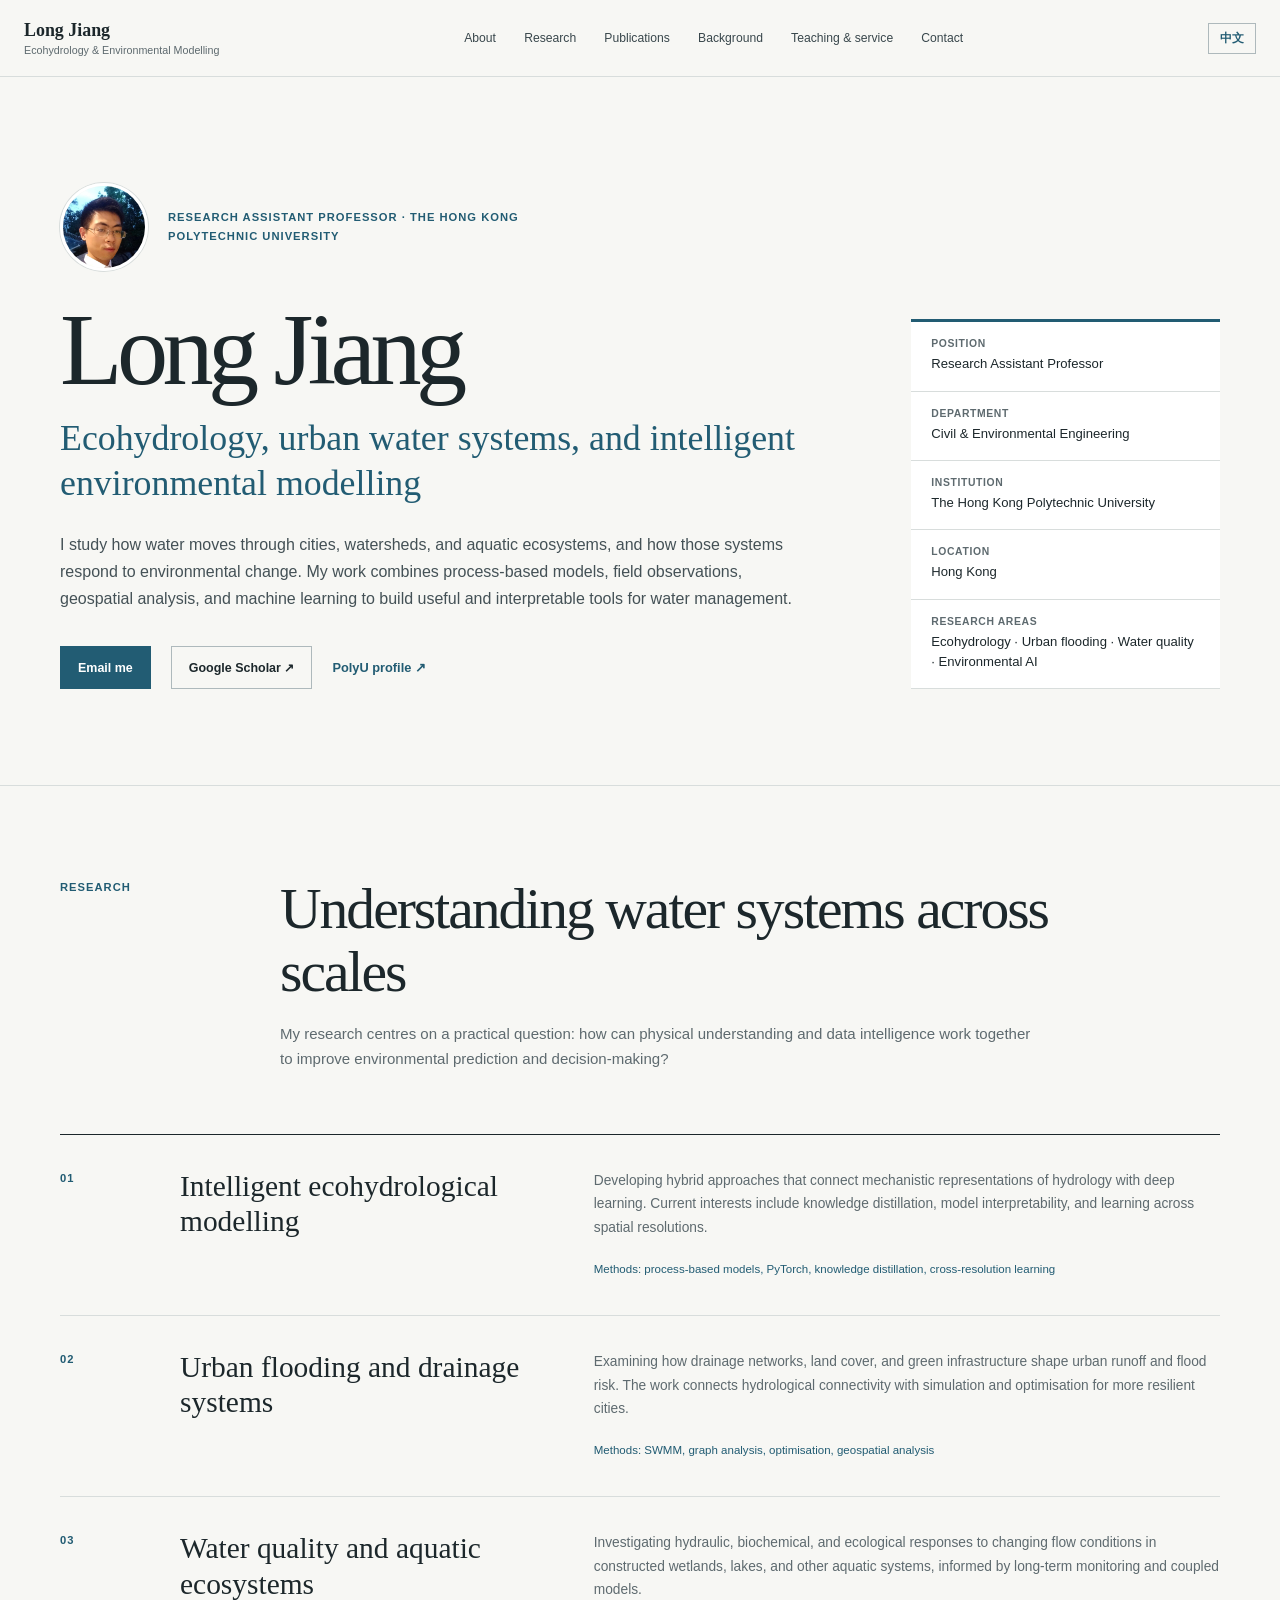
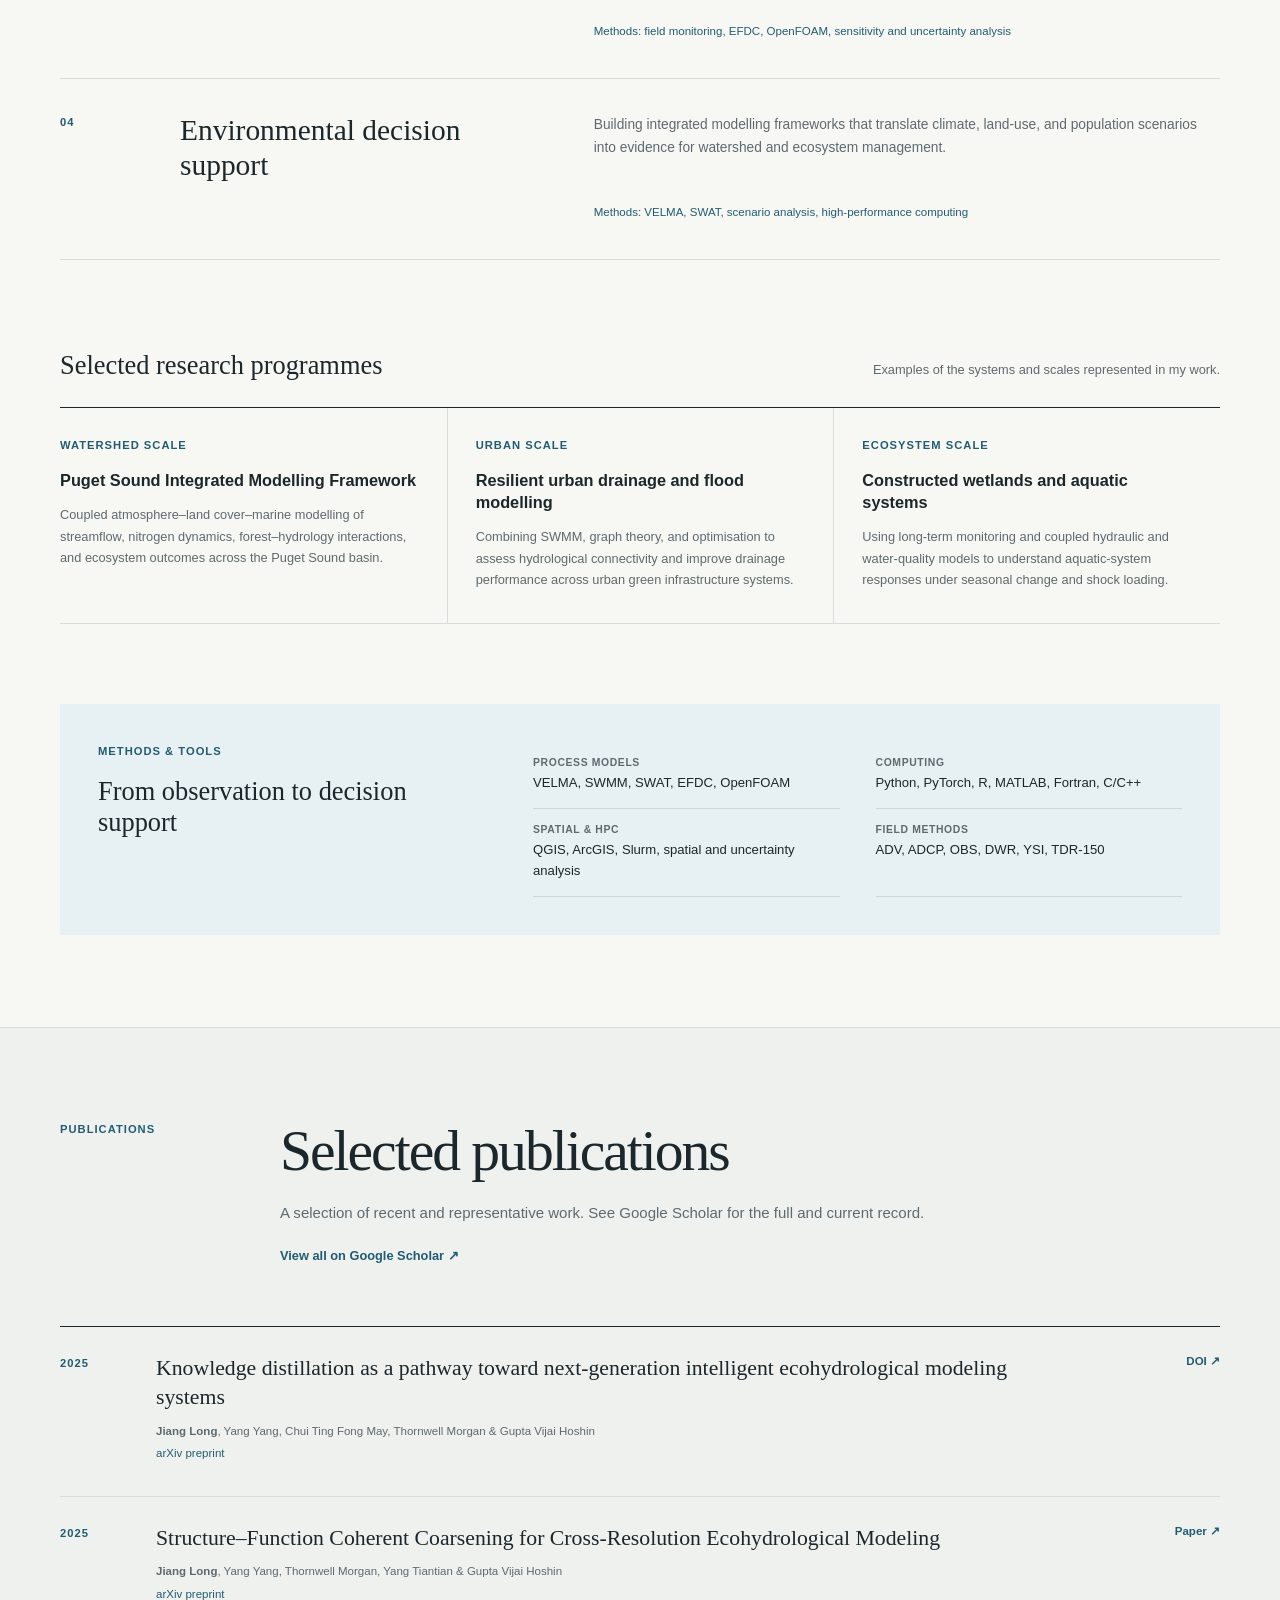
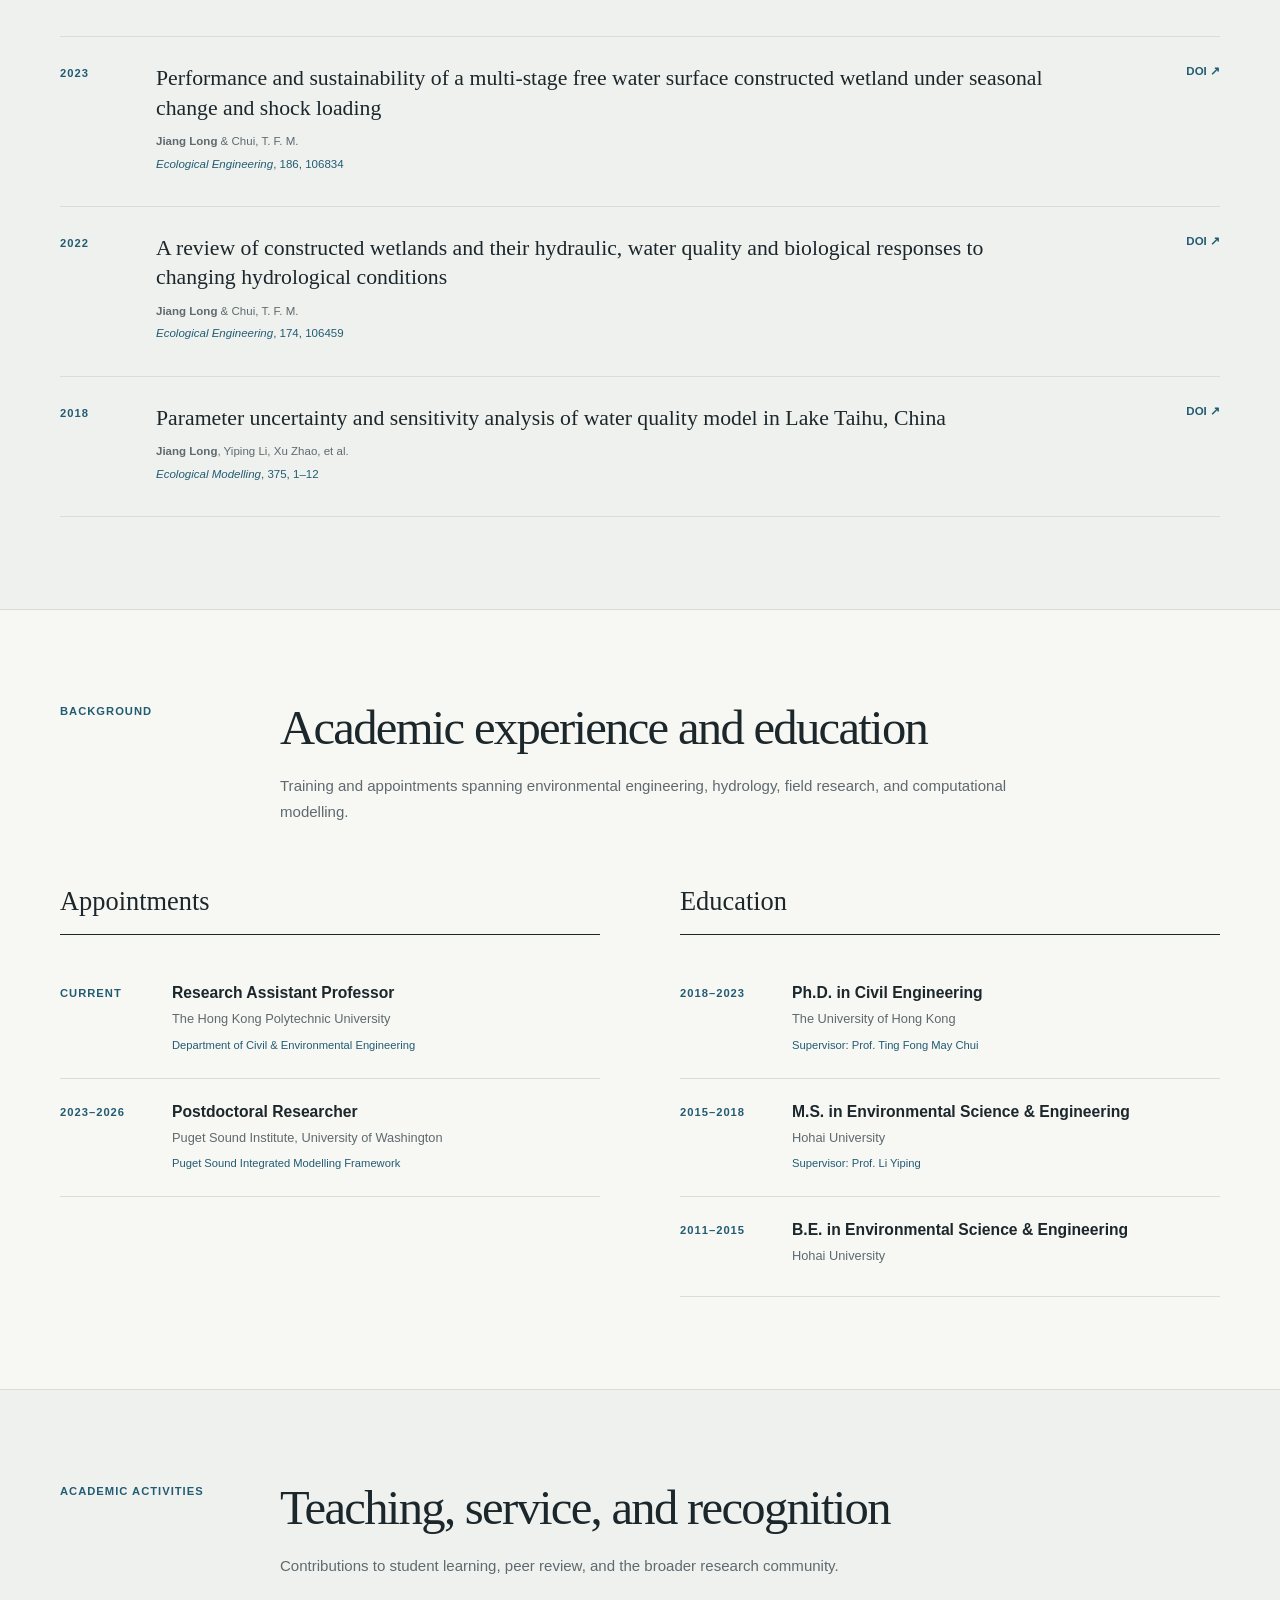
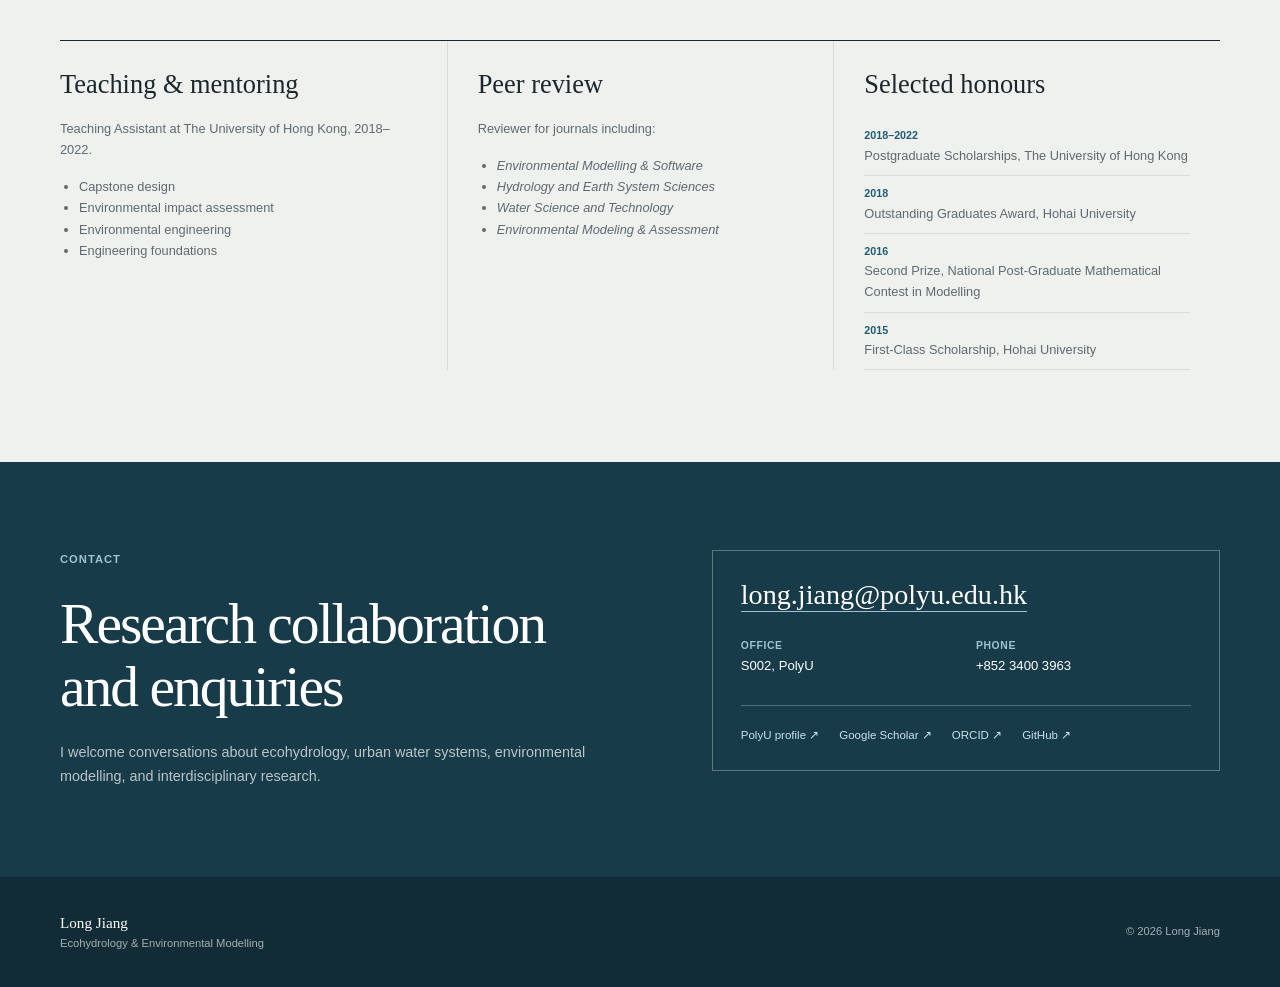
==== commit f9096bc0: "Keep long section titles on one line" ====
--- a/public/index.html
+++ b/public/index.html
@@ -299,7 +299,7 @@
           <div class="section-heading">
             <p class="section-label">Background</p>
             <div>
-              <h2 id="background-title">Academic experience and education</h2>
+              <h2 class="long-title" id="background-title">Academic experience and education</h2>
               <p>Training and appointments spanning environmental engineering, hydrology, field research, and computational modelling.</p>
             </div>
           </div>
@@ -345,7 +345,7 @@
           <div class="section-heading">
             <p class="section-label">Academic activities</p>
             <div>
-              <h2 id="service-title">Teaching, service, and recognition</h2>
+              <h2 class="long-title" id="service-title">Teaching, service, and recognition</h2>
               <p>Contributions to student learning, peer review, and the broader research community.</p>
             </div>
           </div>
--- a/public/styles.css
+++ b/public/styles.css
@@ -64,6 +64,7 @@
 .muted-section { background: #eff1ef; }
 .section-heading { display: grid; grid-template-columns: 180px minmax(0, 1fr); gap: 40px; margin-bottom: 62px; }
 .section-heading h2, .contact h2 { max-width: 820px; margin-bottom: 18px; font-family: var(--serif); font-size: clamp(2.35rem, 4.5vw, 4rem); font-weight: 400; letter-spacing: -.035em; line-height: 1.08; }
+.section-heading h2.long-title { max-width: none; font-size: clamp(2.3rem, 3.8vw, 3.25rem); }
 .section-heading > div > p { max-width: 760px; margin: 0; color: var(--muted); font-size: .94rem; }
 
 .research-list { border-top: 1px solid var(--ink); }
@@ -130,6 +131,10 @@
 .back-to-top { position: fixed; z-index: 10; right: 22px; bottom: 22px; width: 40px; height: 40px; display: grid; place-items: center; border: 1px solid var(--line); border-radius: 50%; background: var(--surface); color: var(--accent); opacity: 0; pointer-events: none; transform: translateY(8px); transition: opacity .18s, transform .18s; }
 .back-to-top.is-visible { opacity: 1; pointer-events: auto; transform: translateY(0); }
 
+@media (min-width: 1100px) {
+  .section-heading h2.long-title { white-space: nowrap; }
+}
+
 @media (max-width: 980px) {
   .desktop-nav { display: none; }
   .language-switch { margin-left: auto; }
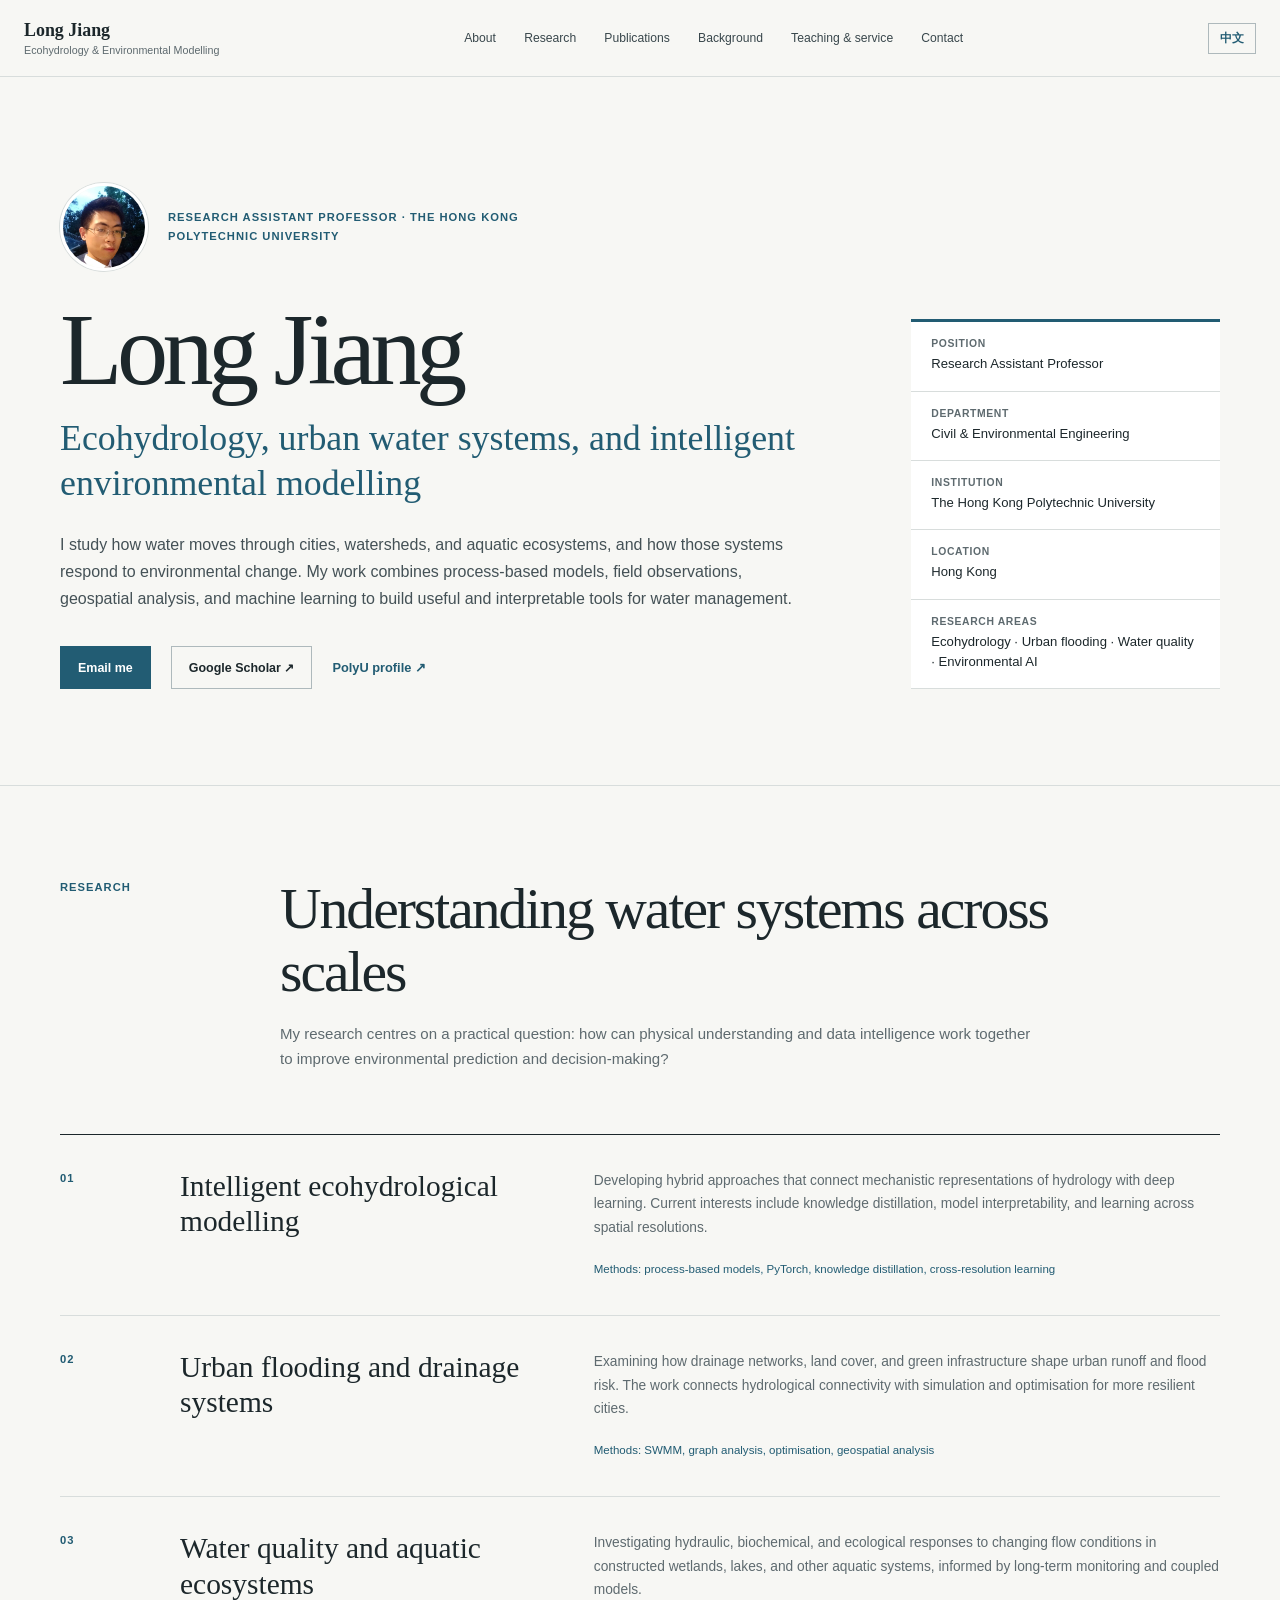
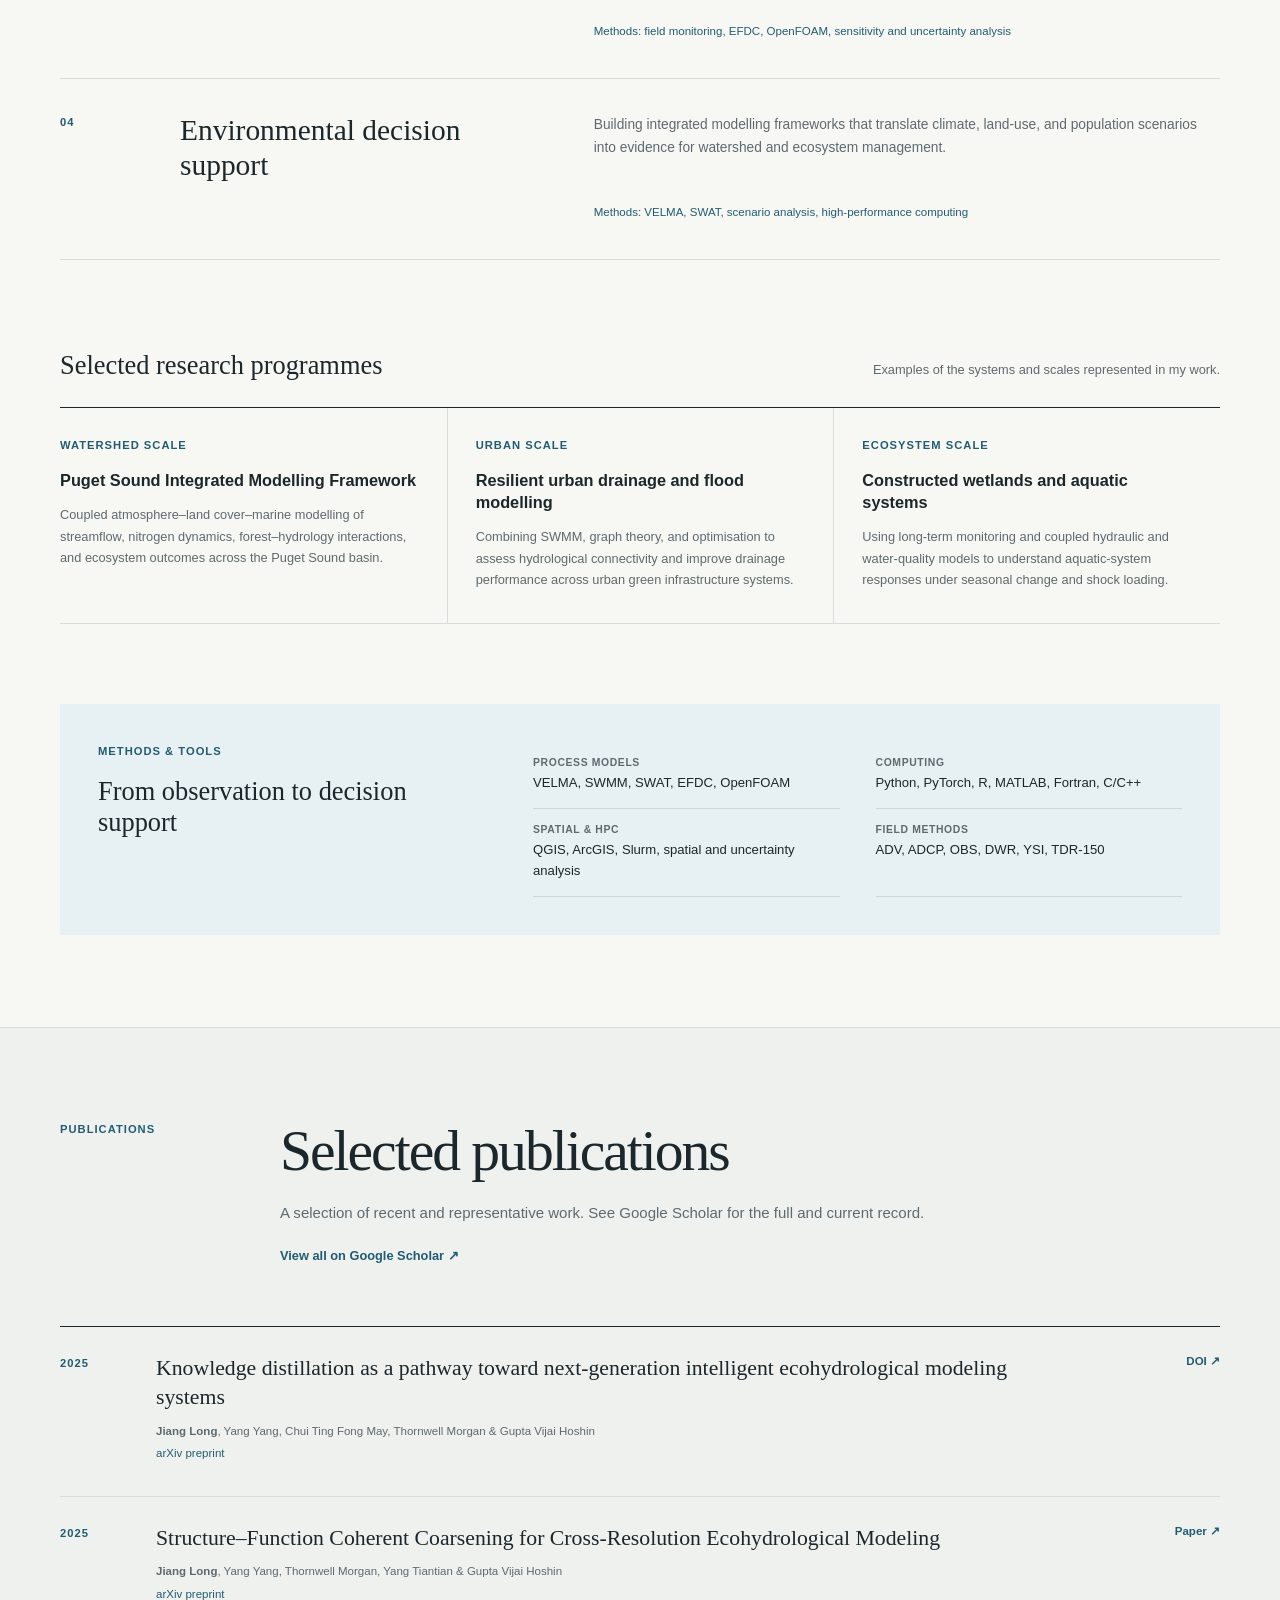
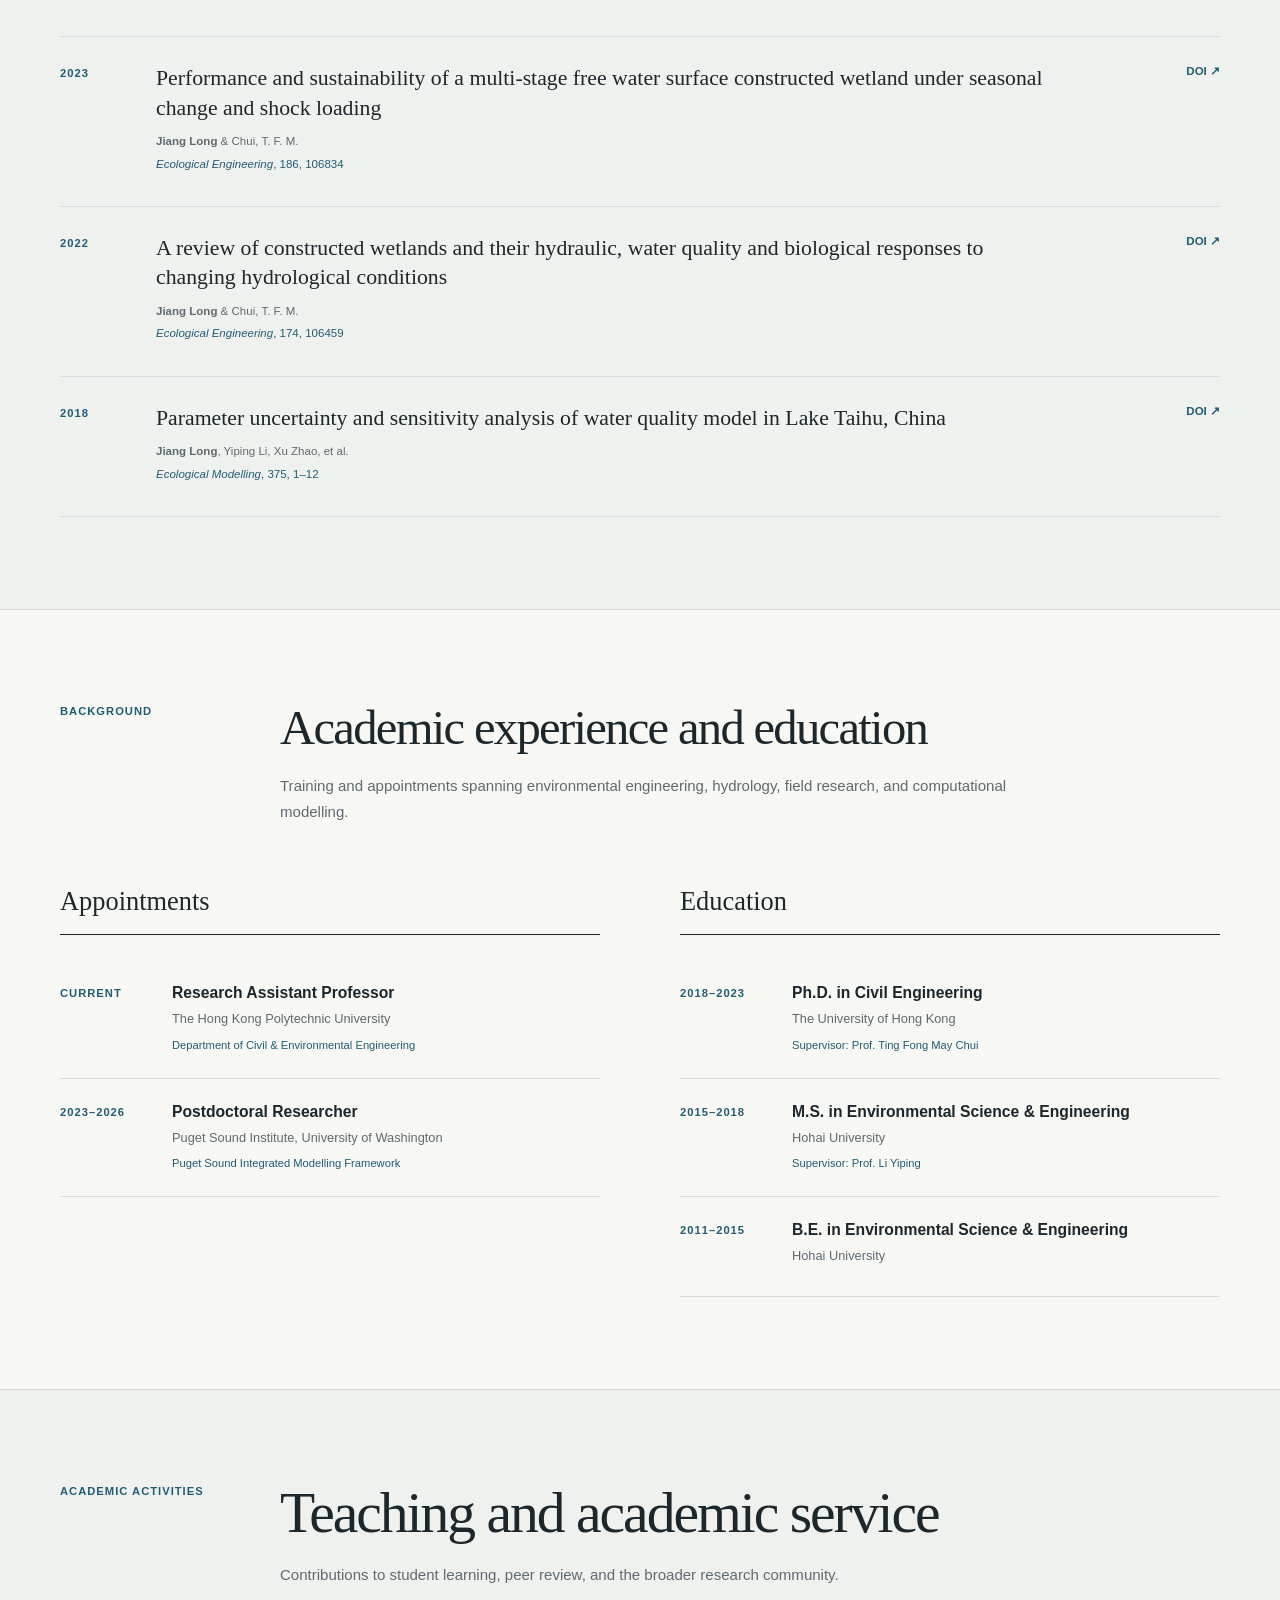
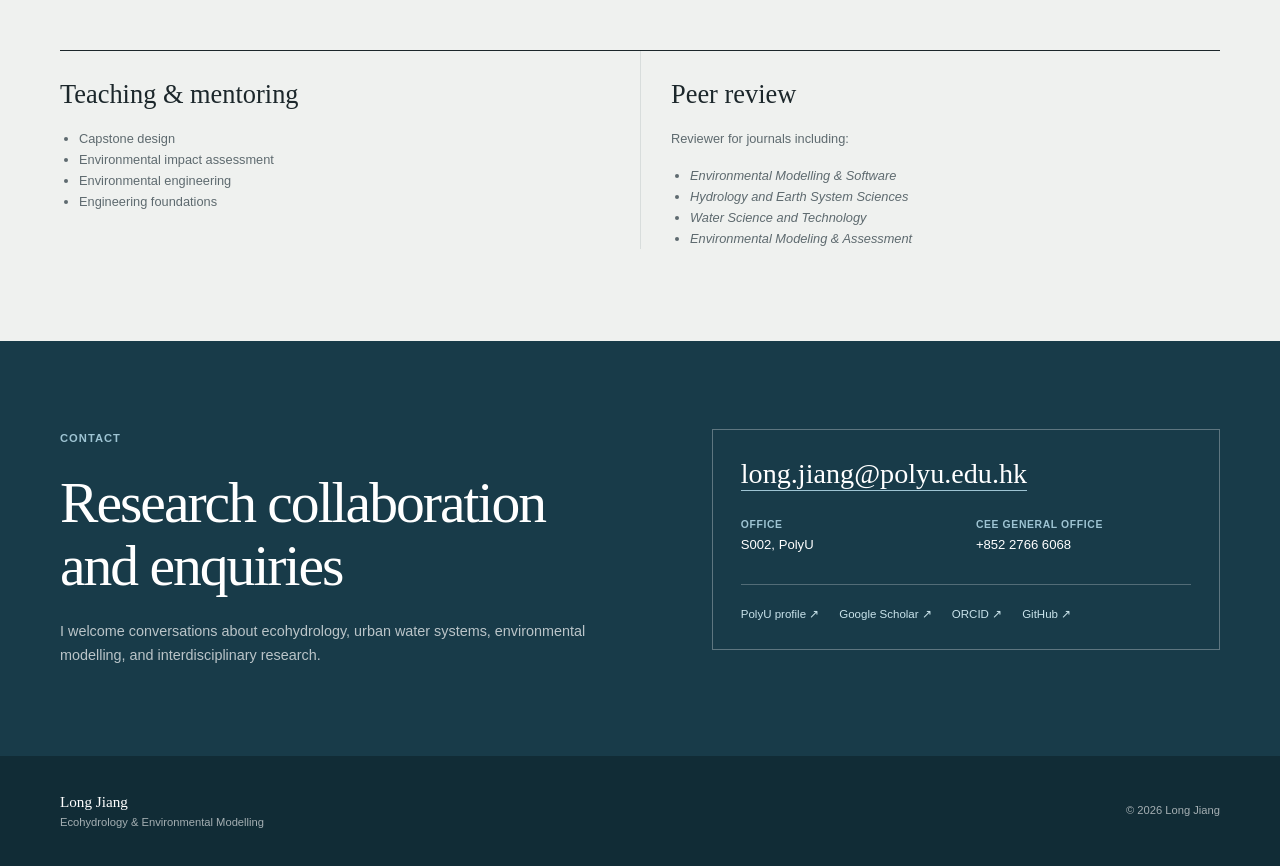
==== commit c8efeecf: "Refine academic activities and contact details" ====
--- a/public/index.html
+++ b/public/index.html
@@ -345,7 +345,7 @@
           <div class="section-heading">
             <p class="section-label">Academic activities</p>
             <div>
-              <h2 class="long-title" id="service-title">Teaching, service, and recognition</h2>
+              <h2 id="service-title">Teaching and academic service</h2>
               <p>Contributions to student learning, peer review, and the broader research community.</p>
             </div>
           </div>
@@ -353,7 +353,6 @@
           <div class="activity-grid">
             <article>
               <h3>Teaching &amp; mentoring</h3>
-              <p>Teaching Assistant at The University of Hong Kong, 2018–2022.</p>
               <ul>
                 <li>Capstone design</li>
                 <li>Environmental impact assessment</li>
@@ -371,15 +370,6 @@
                 <li><em>Environmental Modeling &amp; Assessment</em></li>
               </ul>
             </article>
-            <article>
-              <h3>Selected honours</h3>
-              <ul class="honours-list">
-                <li><span>2018–2022</span> Postgraduate Scholarships, The University of Hong Kong</li>
-                <li><span>2018</span> Outstanding Graduates Award, Hohai University</li>
-                <li><span>2016</span> Second Prize, National Post-Graduate Mathematical Contest in Modelling</li>
-                <li><span>2015</span> First-Class Scholarship, Hohai University</li>
-              </ul>
-            </article>
           </div>
         </div>
       </section>
@@ -395,7 +385,7 @@
             <a class="email-link" href="mailto:long.jiang@polyu.edu.hk">long.jiang@polyu.edu.hk</a>
             <dl>
               <div><dt>Office</dt><dd>S002, PolyU</dd></div>
-              <div><dt>Phone</dt><dd>+852 3400 3963</dd></div>
+              <div><dt>CEE General Office</dt><dd><a href="tel:+85227666068">+852 2766 6068</a></dd></div>
             </dl>
             <div class="contact-links">
               <a href="https://www.polyu.edu.hk/cee/people/academic-staff/dr-long-jiang/" target="_blank" rel="noreferrer">PolyU profile ↗</a>
--- a/public/styles.css
+++ b/public/styles.css
@@ -102,16 +102,12 @@
 .timeline article p:not(.timeline-date) { margin: 0 0 5px; color: var(--muted); font-size: .8rem; }
 .timeline small { color: var(--accent); font-size: .7rem; line-height: 1.5; }
 
-.activity-grid { display: grid; grid-template-columns: repeat(3, 1fr); border-top: 1px solid var(--ink); }
+.activity-grid { display: grid; grid-template-columns: repeat(2, 1fr); border-top: 1px solid var(--ink); }
 .activity-grid article { padding: 28px 30px 0 0; }
 .activity-grid article + article { padding-left: 30px; border-left: 1px solid var(--line); }
 .activity-grid h3 { margin-bottom: 18px; }
 .activity-grid p, .activity-grid li { color: var(--muted); font-size: .8rem; line-height: 1.65; }
 .activity-grid ul { margin: 16px 0 0; padding-left: 19px; }
-.honours-list { padding-left: 0 !important; list-style: none; }
-.honours-list li { padding: 9px 0; border-bottom: 1px solid var(--line); }
-.honours-list span { display: block; color: var(--accent); font-size: .67rem; font-weight: 700; }
-
 .contact { padding-block: 88px; background: #183b49; color: white; }
 .contact-grid { display: grid; grid-template-columns: 1.05fr .95fr; gap: 90px; align-items: start; }
 .contact .section-label { color: #9ec4d3; margin-bottom: 24px; }
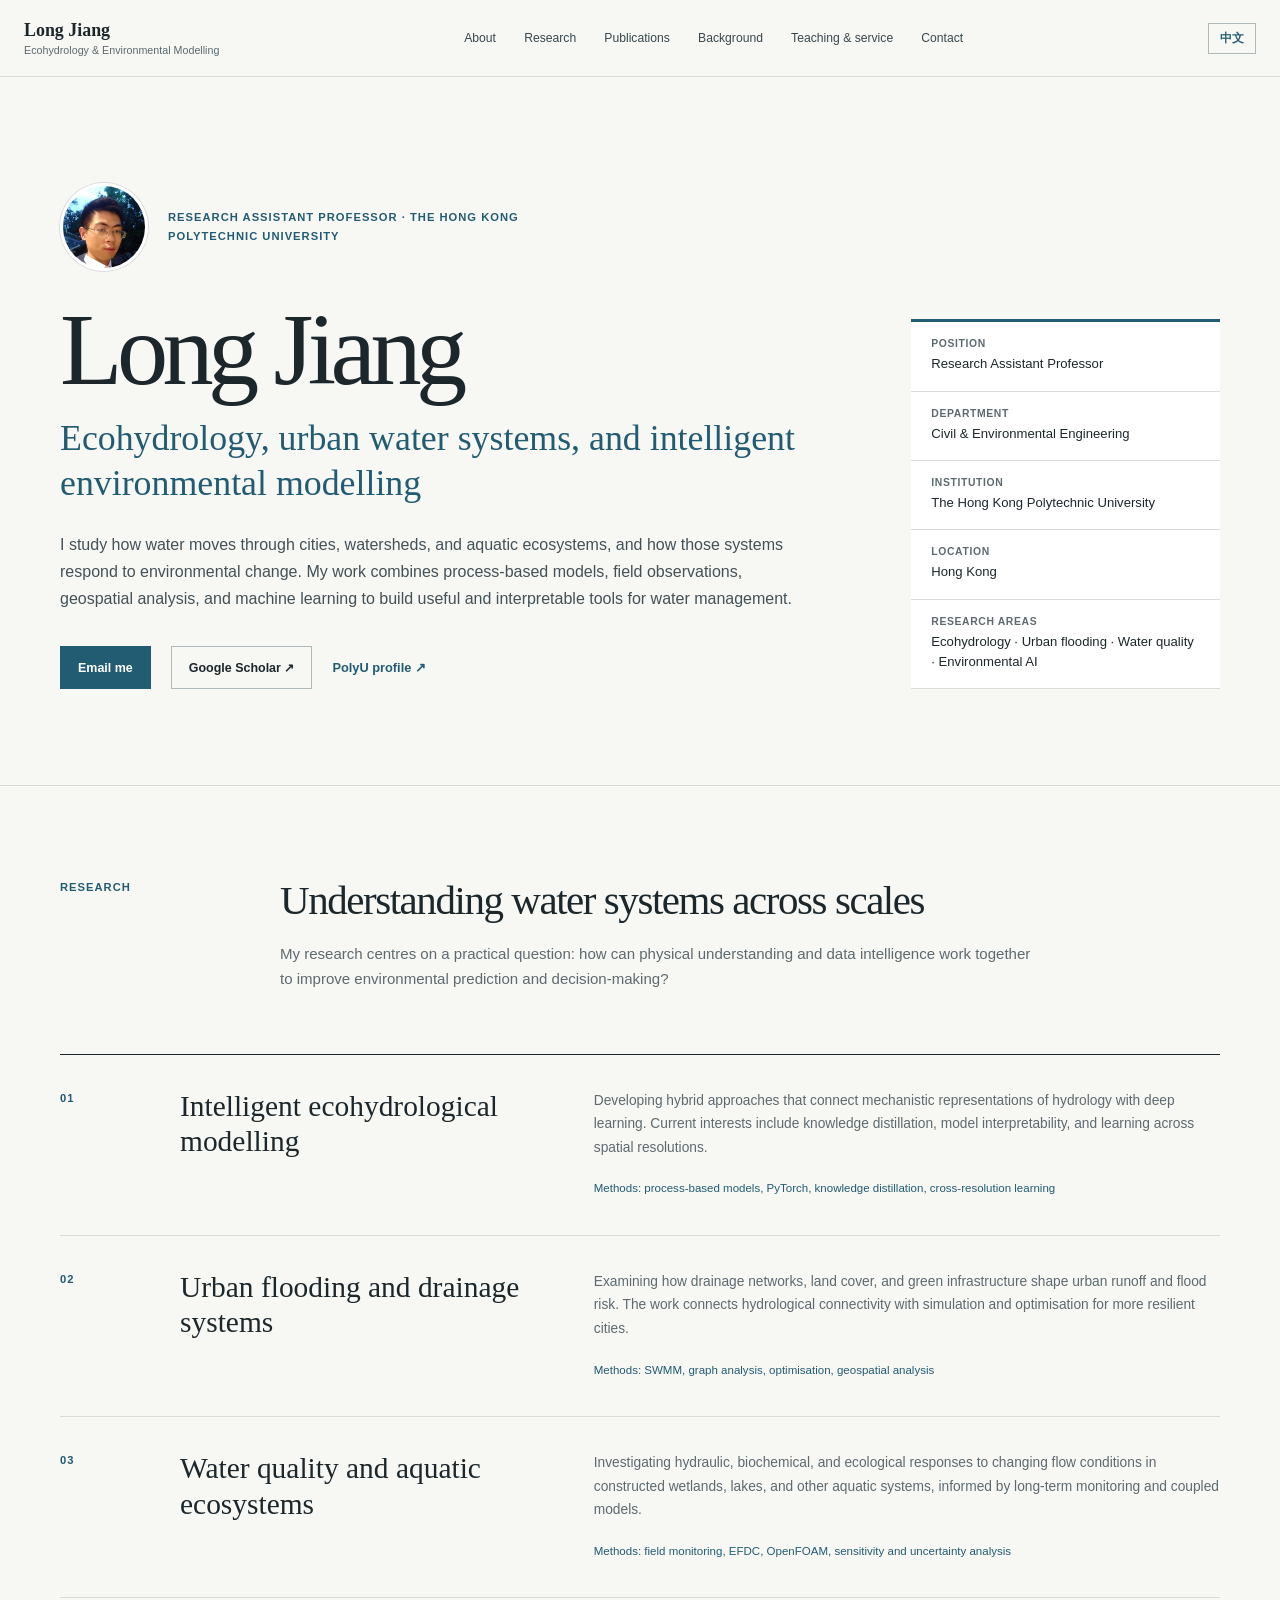
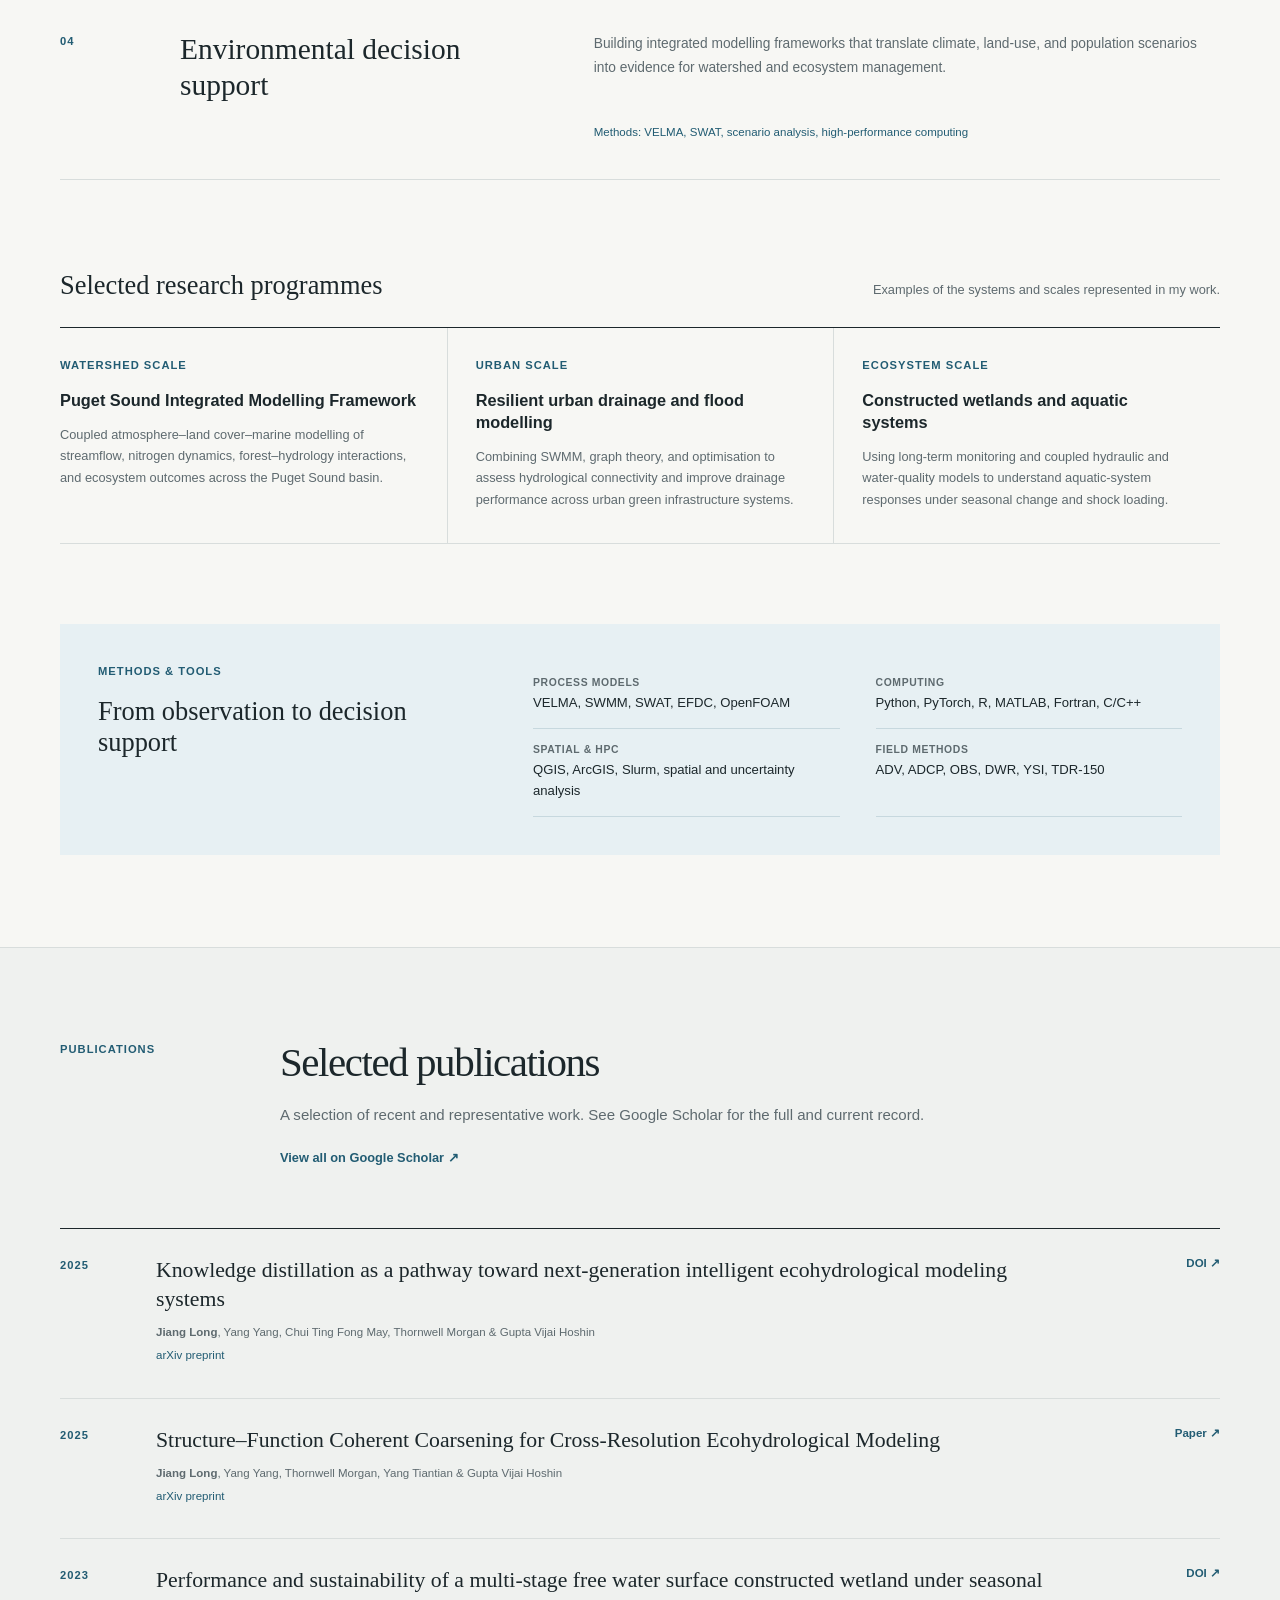
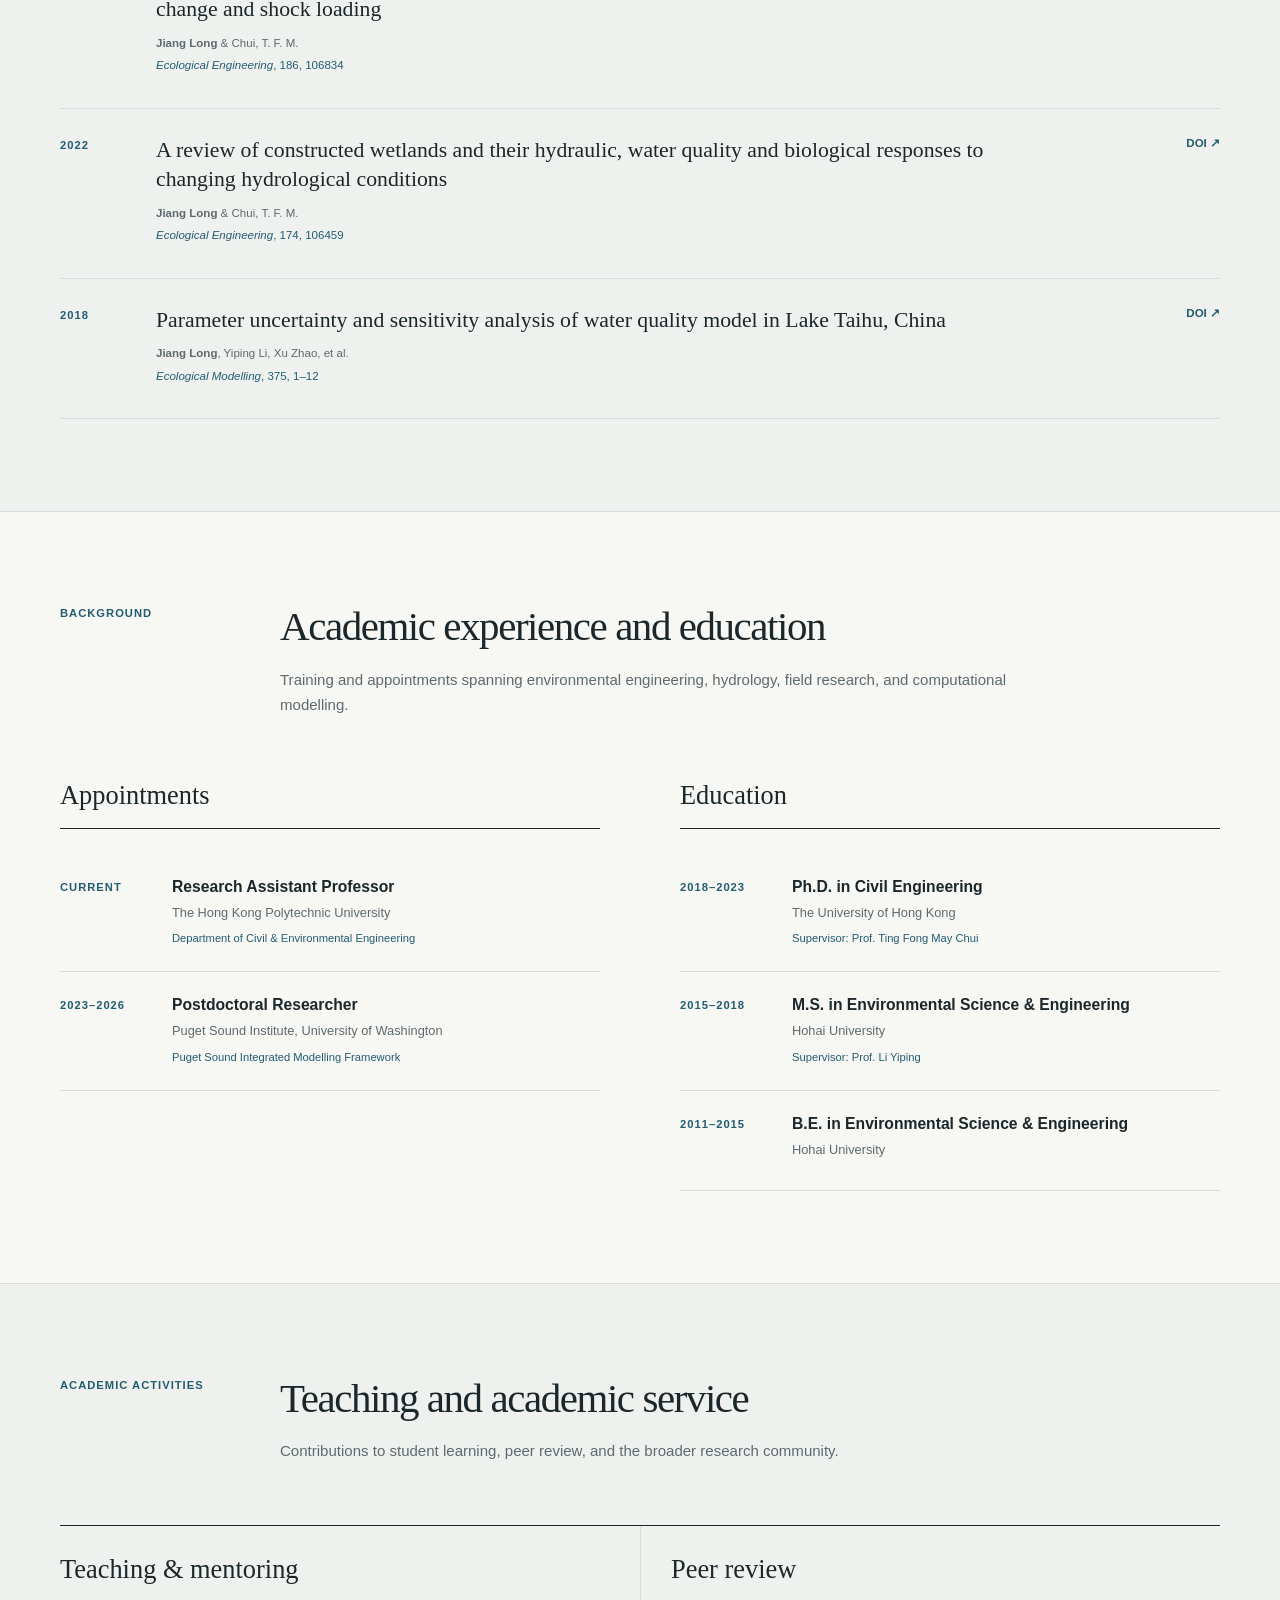
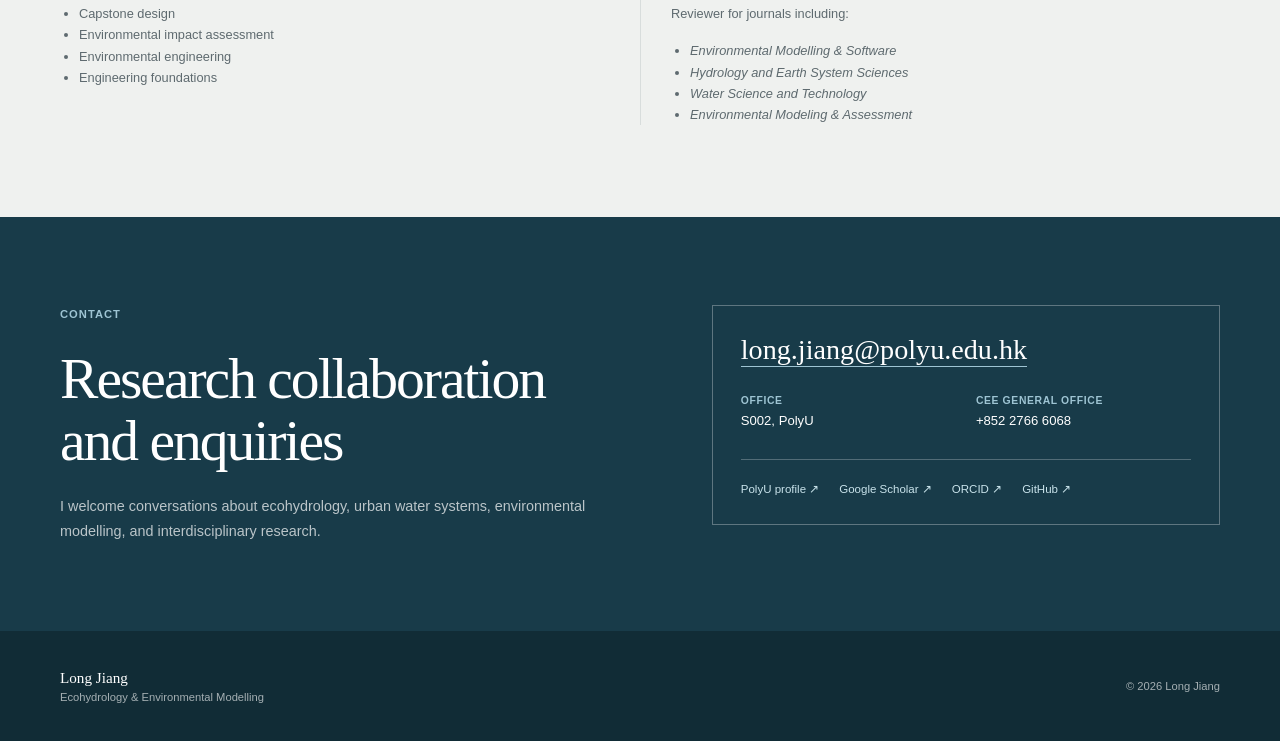
==== commit 2f7419db: "Keep all section headings on one line" ====
--- a/public/index.html
+++ b/public/index.html
@@ -299,7 +299,7 @@
           <div class="section-heading">
             <p class="section-label">Background</p>
             <div>
-              <h2 class="long-title" id="background-title">Academic experience and education</h2>
+              <h2 id="background-title">Academic experience and education</h2>
               <p>Training and appointments spanning environmental engineering, hydrology, field research, and computational modelling.</p>
             </div>
           </div>
--- a/public/styles.css
+++ b/public/styles.css
@@ -64,7 +64,6 @@
 .muted-section { background: #eff1ef; }
 .section-heading { display: grid; grid-template-columns: 180px minmax(0, 1fr); gap: 40px; margin-bottom: 62px; }
 .section-heading h2, .contact h2 { max-width: 820px; margin-bottom: 18px; font-family: var(--serif); font-size: clamp(2.35rem, 4.5vw, 4rem); font-weight: 400; letter-spacing: -.035em; line-height: 1.08; }
-.section-heading h2.long-title { max-width: none; font-size: clamp(2.3rem, 3.8vw, 3.25rem); }
 .section-heading > div > p { max-width: 760px; margin: 0; color: var(--muted); font-size: .94rem; }
 
 .research-list { border-top: 1px solid var(--ink); }
@@ -128,7 +127,7 @@
 .back-to-top.is-visible { opacity: 1; pointer-events: auto; transform: translateY(0); }
 
 @media (min-width: 1100px) {
-  .section-heading h2.long-title { white-space: nowrap; }
+  .section-heading h2 { max-width: none; font-size: clamp(2.3rem, 3.2vw, 2.85rem); white-space: nowrap; }
 }
 
 @media (max-width: 980px) {
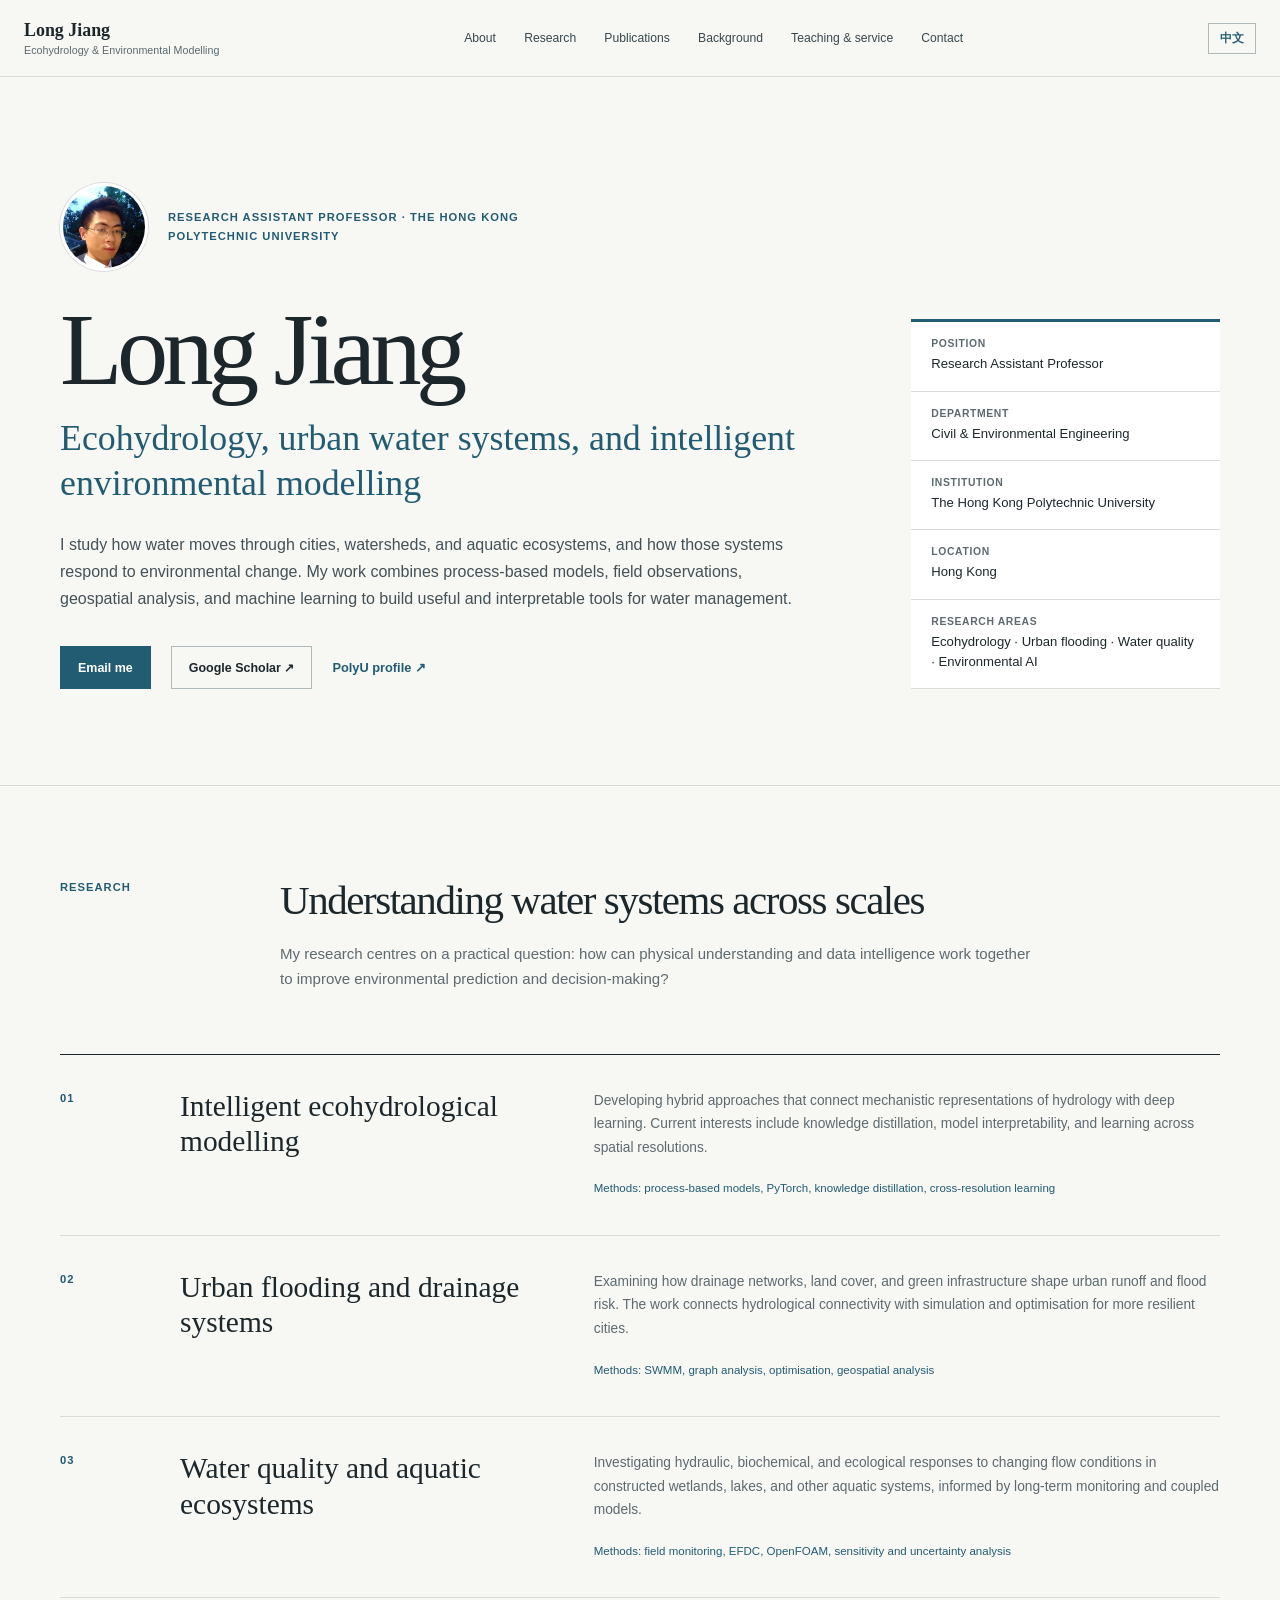
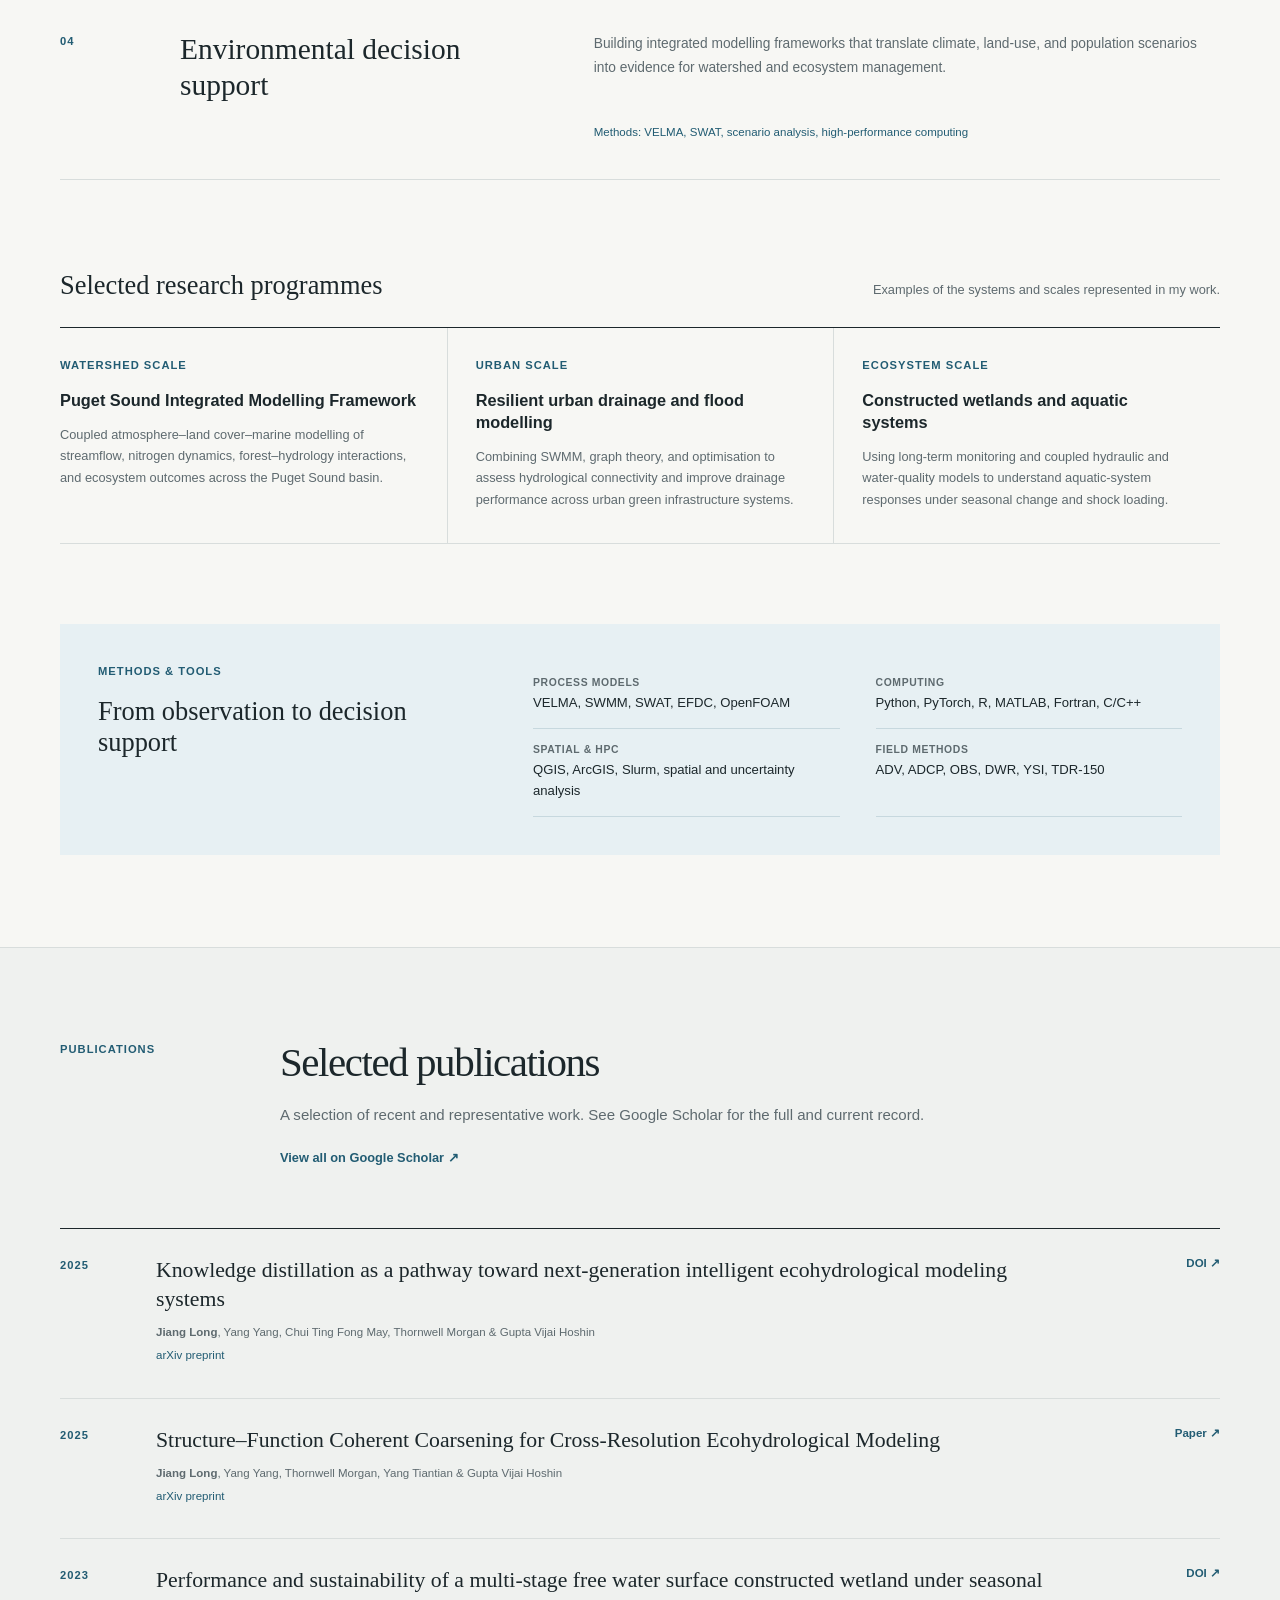
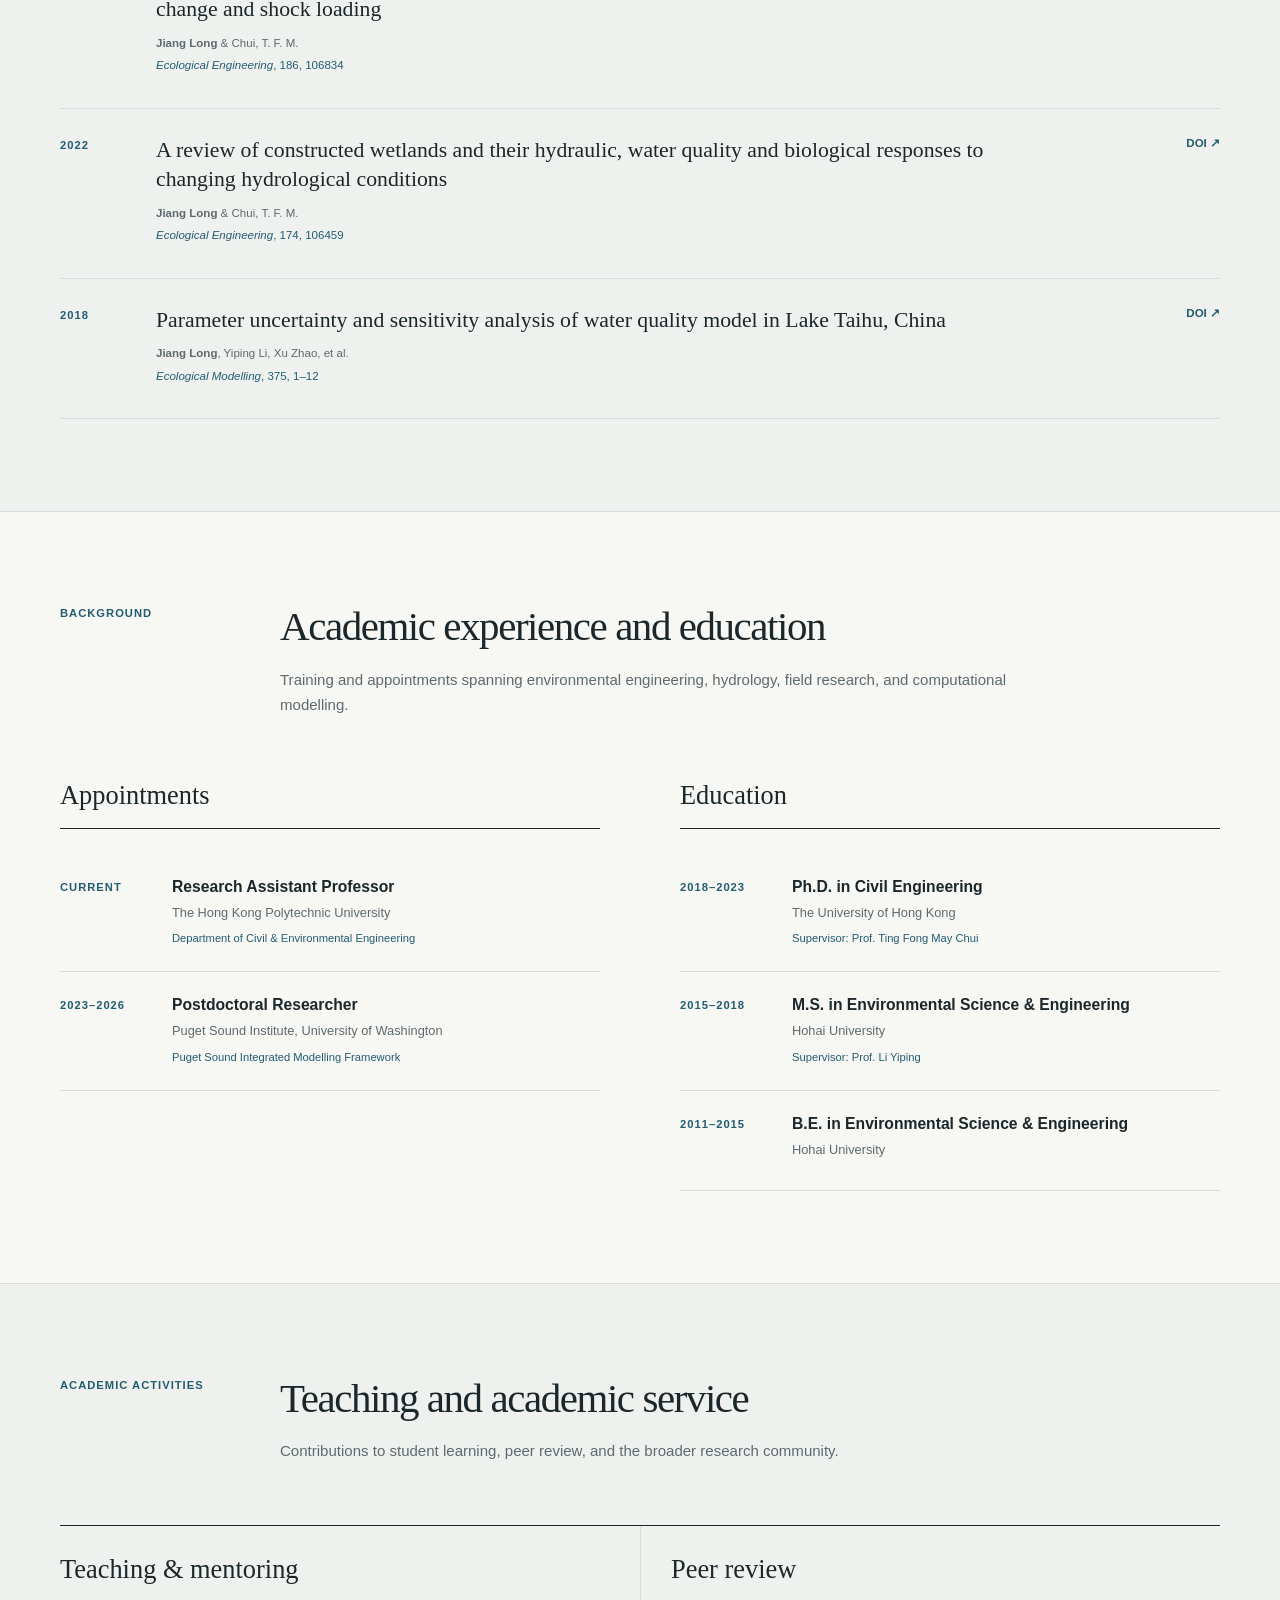
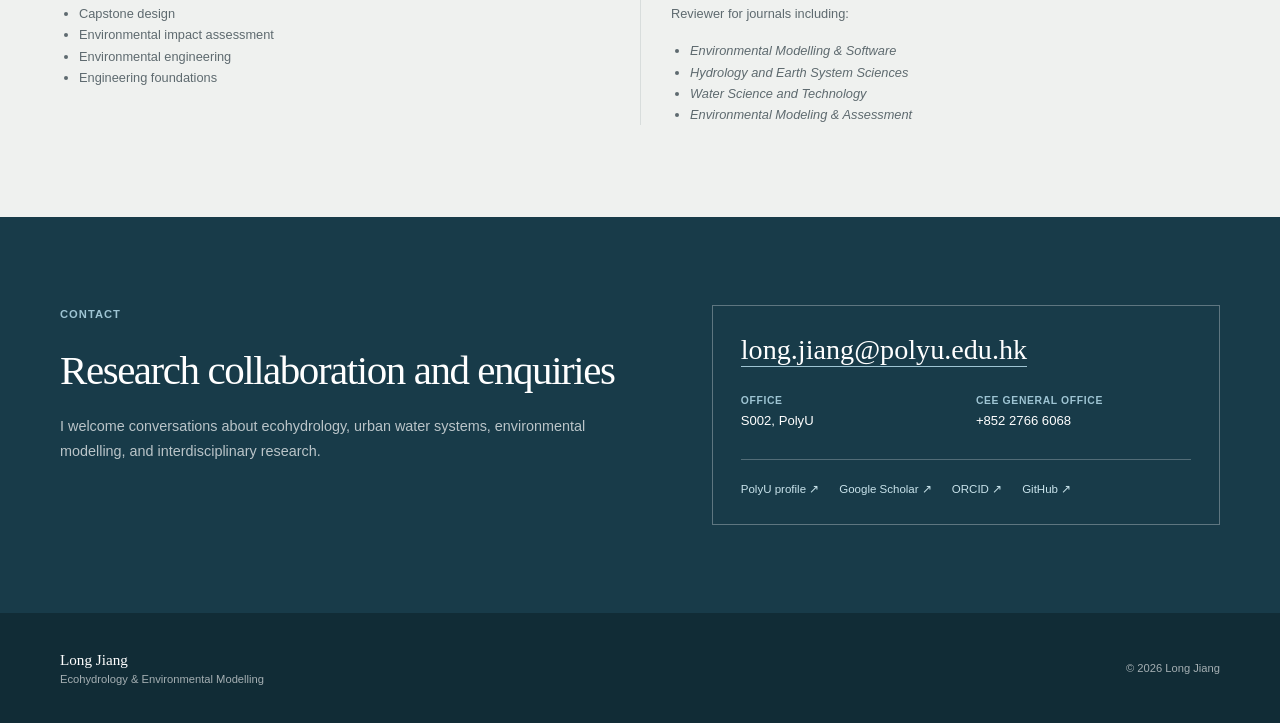
==== commit 11acbe51: "Reduce contact heading size" ====
--- a/public/index.html
+++ b/public/index.html
@@ -15,11 +15,11 @@
     />
     <meta property="og:type" content="website" />
     <title>Long Jiang | Ecohydrology and Environmental Modelling</title>
-    <link rel="canonical" href="https://long-jiang-academic-site.vercel.app/" />
-    <link rel="alternate" hreflang="en" href="https://long-jiang-academic-site.vercel.app/" />
-    <link rel="alternate" hreflang="zh-CN" href="https://long-jiang-academic-site.vercel.app/zh" />
-    <link rel="alternate" hreflang="x-default" href="https://long-jiang-academic-site.vercel.app/" />
-    <link rel="stylesheet" href="styles.css" />
+    <link rel="canonical" href="https://long-jiang.vercel.app/" />
+    <link rel="alternate" hreflang="en" href="https://long-jiang.vercel.app/" />
+    <link rel="alternate" hreflang="zh-CN" href="https://long-jiang.vercel.app/zh" />
+    <link rel="alternate" hreflang="x-default" href="https://long-jiang.vercel.app/" />
+    <link rel="stylesheet" href="styles.css?v=20260815-2" />
     <script src="script.js" defer></script>
     <script type="application/ld+json">
       {
--- a/public/styles.css
+++ b/public/styles.css
@@ -110,7 +110,7 @@
 .contact { padding-block: 88px; background: #183b49; color: white; }
 .contact-grid { display: grid; grid-template-columns: 1.05fr .95fr; gap: 90px; align-items: start; }
 .contact .section-label { color: #9ec4d3; margin-bottom: 24px; }
-.contact h2 { margin-bottom: 22px; }
+.contact h2 { max-width: 620px; margin-bottom: 22px; font-size: clamp(2rem, 3.2vw, 2.75rem); }
 .contact-grid > div > p:last-child { max-width: 620px; margin: 0; color: rgba(255,255,255,.7); font-size: .9rem; }
 .contact-card { padding: 28px; border: 1px solid rgba(255,255,255,.3); }
 .email-link { display: inline-block; margin-bottom: 28px; color: white; font-family: var(--serif); font-size: clamp(1.2rem, 2.2vw, 1.8rem); border-bottom: 1px solid #9ec4d3; }
